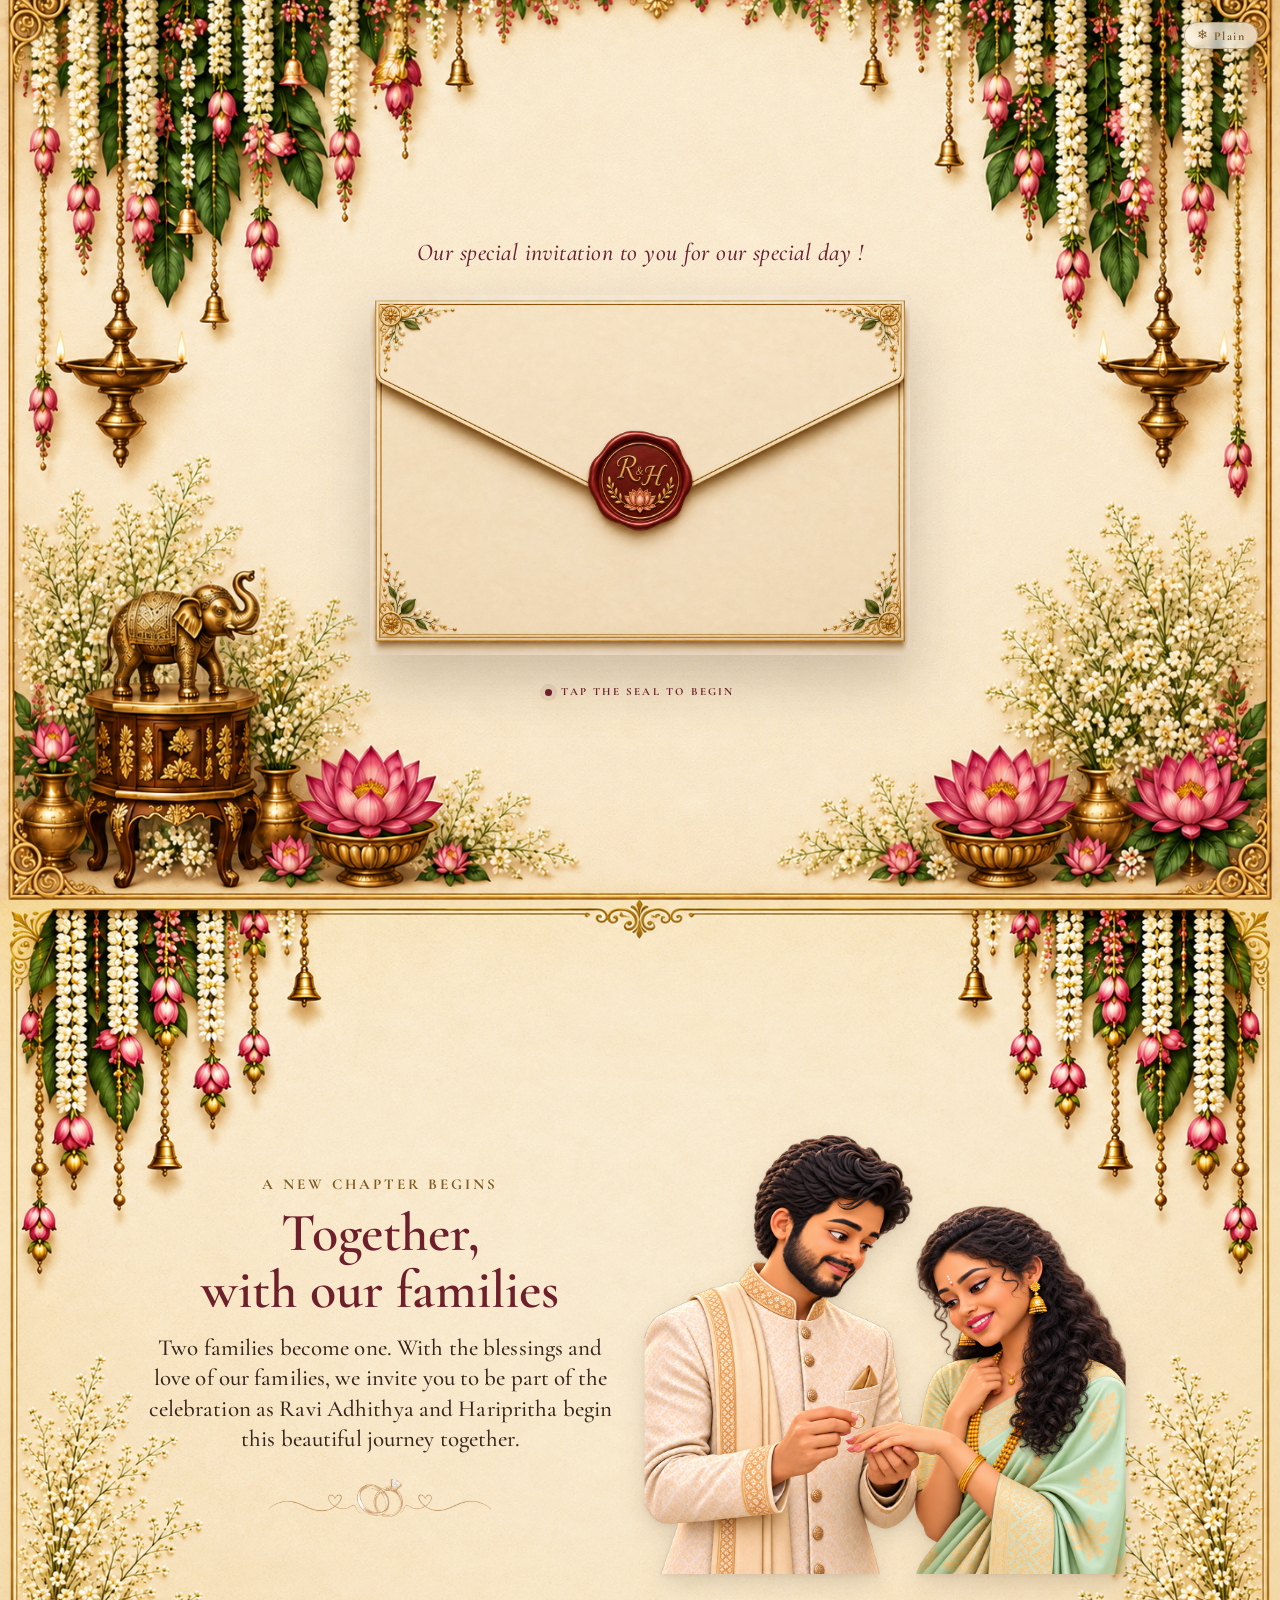
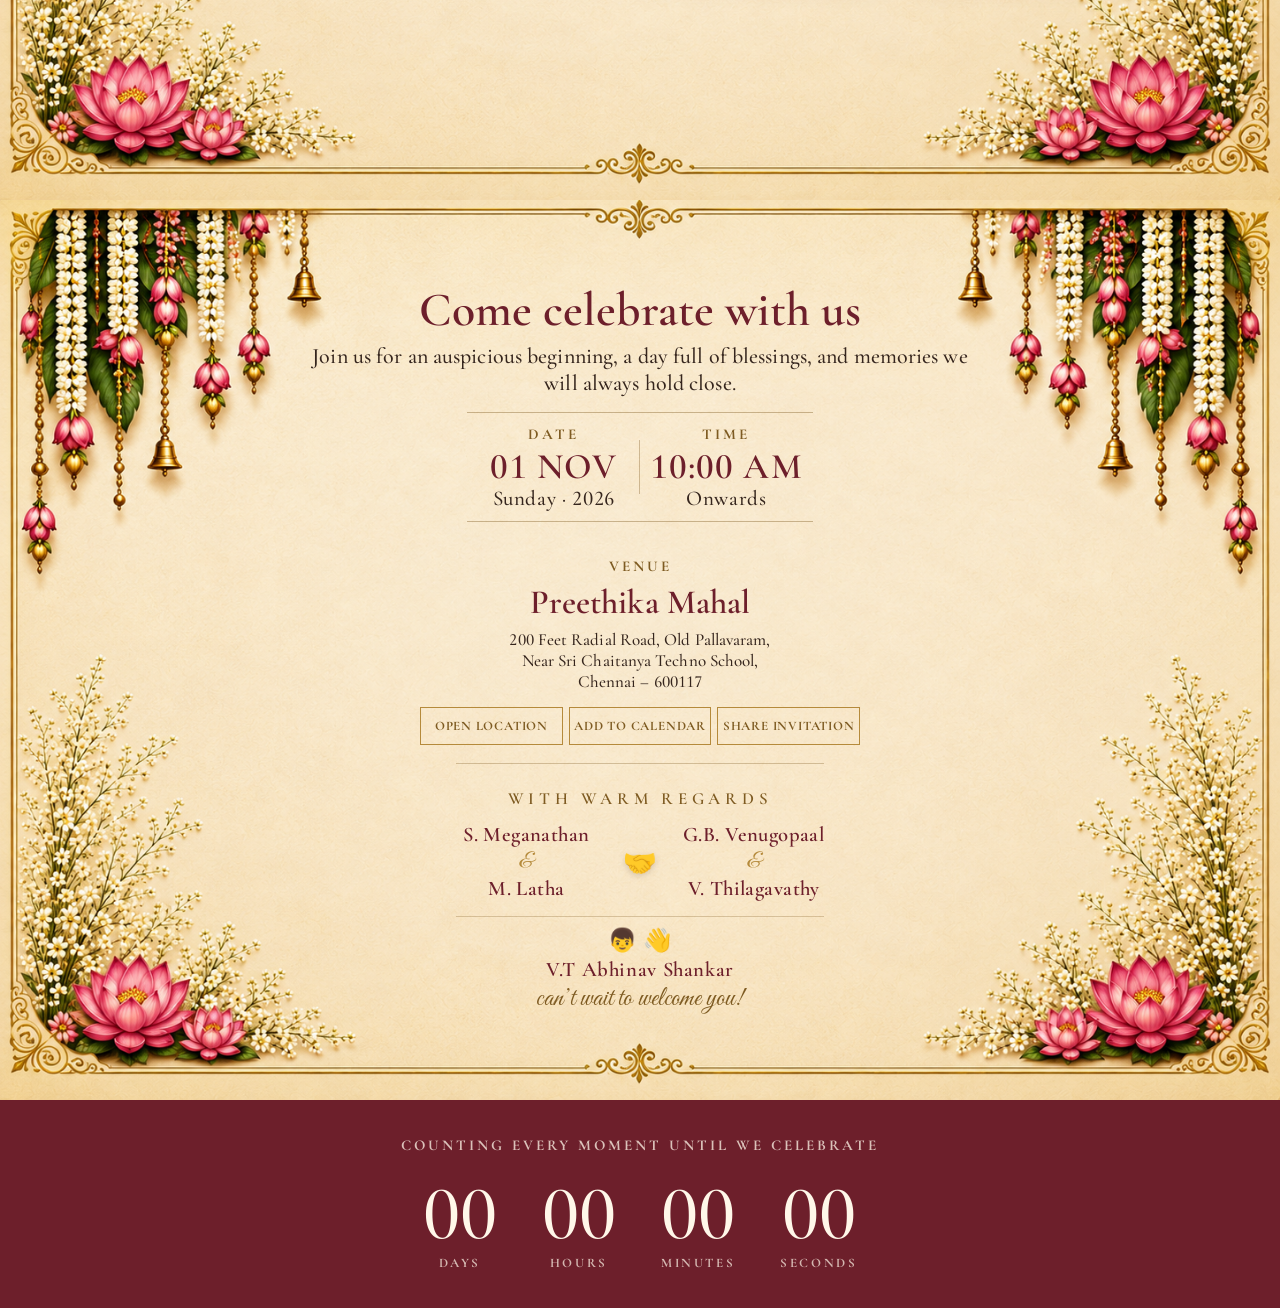
==== index.html @ 6ceb8723 "Ensure project URL preview uses og-preview image instead of first screen (6abd63404482b0677e0832df)" ====
<!DOCTYPE html>
<html lang="en">
<head>
<script>if(/[?&]card=1/.test(location.search))document.documentElement.classList.add("card-embed");</script>
<meta charset="UTF-8">
<meta name="viewport" content="width=device-width, initial-scale=1.0">
<title>Ravi Adhithya & Haripritha — Engagement</title>
<meta property="og:title" content="Ravi Adhithya & Haripritha — Engagement Invitation">
<meta property="og:description" content="You are invited to celebrate the engagement of Ravi Adhithya & Haripritha on Sunday, November 1, 2026 at Preethika Mahal, Chennai.">
<meta property="og:url" content="https://engagement-invite-rh.netlify.app/">
<meta property="og:image" content="https://engagement-invite-rh.netlify.app/images/og-preview.png">
<meta property="og:image:secure_url" content="https://engagement-invite-rh.netlify.app/images/og-preview.png">
<meta property="og:image:type" content="image/png">
<meta property="og:image:width" content="1457">
<meta property="og:image:height" content="1079">
<meta property="og:image:alt" content="Ravi Adhithya & Haripritha — Engagement Invitation">
<meta property="og:type" content="website">
<meta name="twitter:card" content="summary_large_image">
<meta name="twitter:title" content="Ravi Adhithya & Haripritha — Engagement Invitation">
<meta name="twitter:description" content="You are invited to celebrate the engagement of Ravi Adhithya & Haripritha on Sunday, November 1, 2026 at Preethika Mahal, Chennai.">
<meta name="twitter:image" content="https://engagement-invite-rh.netlify.app/images/og-preview.png">
<meta name="twitter:image:alt" content="Ravi Adhithya & Haripritha — Engagement Invitation">
<meta name="description" content="Engagement invitation for Ravi Adhithya & Haripritha — Sunday, November 1, 2026, Preethika Mahal, Chennai.">

<link rel="stylesheet" href="css/styles.css">
</head>
<body>

<!-- ============ IMAGE-BASED ENVELOPE OPENING EXPERIENCE ============ -->
<div id="intro" aria-label="Invitation opening">
  <button class="bg-toggle" id="bgToggle" type="button"
          aria-pressed="false" aria-label="Switch to a plain background">
    <span class="bg-toggle-icon" aria-hidden="true">&#10052;</span>
    <span class="bg-toggle-label">Plain</span>
  </button>
  <div class="envelope-stage">
    <div class="scene-eyebrow">Our special invitation to you for our special day !</div>

    <div class="image-envelope-wrap" id="envelopeWrap">
      <div class="image-envelope" id="envelope">
        <img class="envelope-image envelope-closed" id="envelopeClosed" alt="Sealed wedding invitation envelope" src="images/envelope-closed.png">
        <img class="envelope-image envelope-open" id="envelopeOpen" alt="Opened wedding invitation envelope" src="images/envelope-open.png">

        <button class="image-seal" id="waxSeal" aria-label="Break the seal to open the invitation">
          <span>R&amp;H</span>
        </button>

        <!-- Invitation card that stays inside the envelope until it is pulled out -->
        <div class="letter-slot" id="letterSlot" aria-hidden="false">
          <div class="letter-card" id="letterCard" role="button" tabindex="0"
               aria-label="Pull the invitation card up to open">
            <span class="letter-arrow" aria-hidden="true">&#8593;</span>
            <div class="card-frame" id="cardFrame" aria-hidden="true"></div>
          </div>
        </div>

      </div>
    </div>

    <div class="scene-instruction" id="sceneCaption">
      <span class="instruction-dot"></span>
      Tap the seal to begin
    </div>

  </div>
</div>


<!-- Portrait suggestion for phones held sideways -->
<div class="rotate-hint" aria-hidden="true">
  <div class="rotate-hint-inner">
    <div class="rotate-icon">&#128241;</div>
    <div class="rotate-text">Please turn your phone upright<br><small>The invitation is designed for portrait view</small></div>
  </div>
</div>

<main>
<section id="home">
  <div class="section-inner hero reveal">
    <div class="tiny">Two hearts · one beautiful beginning</div>
    <div class="script" style="font-size:38px">We're getting</div>
    <h2>Engaged</h2>
    <div class="ornament"><img class="ring-ornament" src="images/rings.png" alt="Engagement rings"></div>
    <div class="names">Ravi Adhithya <span>&</span> Haripritha</div>

  </div>
</section>

<section id="story">
  <div class="section-inner story-grid">
    <div class="story-copy reveal">
      <div class="eyebrow">A new chapter begins</div>
      <h3>Together,<br>with our families</h3>
      <p>
        Two families become one. With the blessings and love of our families,
        we invite you to be part of the celebration as Ravi Adhithya and
        Haripritha begin this beautiful journey together.
      </p>
      <div class="ornament story-ring-ornament"><img class="ring-ornament" src="images/rings.png" alt="Engagement rings"></div>
    </div>
    <div class="couple-photo-wrap reveal">
      <img
        class="couple-photo"
        src="images/couple.png"
        alt="Ravi Adhithya and Haripritha"
      >
    </div>
  </div>
</section>

<section id="details">
  <div class="section-inner details reveal">
    <h3>Come celebrate with us</h3>
    <p class="lead">Join us for an auspicious beginning, a day full of blessings,
      and memories we will always hold close.</p>

    <div class="detail-row">
      <div class="detail">
        <small>Date</small>
        <strong>01 NOV</strong>
        <em>Sunday &middot; 2026</em>
      </div>
      <div class="detail">
        <small>Time</small>
        <strong>10:00 AM</strong>
        <em>Onwards</em>
      </div>
    </div>

    <div class="venue-label">Venue</div>
    <div class="address">
      <strong>Preethika Mahal</strong><br>
      200 Feet Radial Road, Old Pallavaram,<br>
      Near Sri Chaitanya Techno School,<br>
      Chennai &ndash; 600117
    </div>

    <div class="actions">
      <a class="action" target="_blank"
         href="https://www.google.com/maps/search/?api=1&query=Preethika+Mahal+200+Feet+Radial+Road+Old+Pallavaram+Chennai+600117">
        Open Location
      </a>
      <button class="action" id="calendarBtn">Add to Calendar</button>
      <button class="action" id="shareBtn">Share Invitation</button>
    </div>

    <div class="closing-block">
      <div class="warm-regards">
        <div class="warm-regards-title">With Warm Regards</div>

        <div class="families">
          <div class="family">
            <span class="family-name">S. Meganathan</span>
            <span class="amp">&amp;</span>
            <span class="family-name">M. Latha</span>
          </div>

          <div class="families-join" aria-hidden="true">&#129309;</div>

          <div class="family">
            <span class="family-name">G.B. Venugopaal</span>
            <span class="amp">&amp;</span>
            <span class="family-name">V. Thilagavathy</span>
          </div>
        </div>

        <div class="welcome-note">
          <div class="welcome-emoji" aria-hidden="true">&#128102; &#128075;</div>
          <div class="welcome-name">V.T Abhinav Shankar</div>
          <div class="welcome-line">can&rsquo;t wait to welcome you!</div>
        </div>
      </div>
    </div>
  </div>
</section>

<section id="countdown">
  <div class="section-inner reveal">
    <div class="count-title">Counting every moment until we celebrate</div>
    <div class="timer">
      <div class="unit"><b id="days">00</b><span>DAYS</span></div>
      <div class="unit"><b id="hours">00</b><span>HOURS</span></div>
      <div class="unit"><b id="mins">00</b><span>MINUTES</span></div>
      <div class="unit"><b id="secs">00</b><span>SECONDS</span></div>
    </div>
  </div>
</section>

</main>

<!-- Golden rod + rings: scroll-progress indicator that descends during
     the auto tour and tracks manual scrolling afterwards. -->
<div class="scroll-rod" id="scrollRod" aria-hidden="true">
  <span class="scroll-rod-line"></span>
  <span class="scroll-rod-rings" id="scrollRodRings">
    <img class="scroll-ring-img" src="images/roll-rings.png" alt="" aria-hidden="true">
  </span>
</div>

<script src="js/main.js" defer></script>

</body>
</html>
---- css/styles.css ----
@import url('https://fonts.googleapis.com/css2?family=Cormorant+Garamond:ital,wght@0,400;0,500;0,600;0,700;1,400;1,500&family=Great+Vibes&display=swap');

:root{
  --cream:#f8f0df;
  --paper:#fffaf0;
  --gold:#b58a3b;
  --deep-gold:#7e5b22;
  --maroon:#6d1f2b;
  --green:#314b32;
  --pink:#b95d70;
  --ink:#35251d;
}

*{box-sizing:border-box}
html{scroll-behavior:smooth}
body{
  margin:0;
  background:#241d18;
  color:var(--ink);
  font-family:'Cormorant Garamond',serif;
  overflow-x:hidden;
}
button,a{font:inherit}

/* ---------- OPENING ---------- */
#intro{
  min-height:100svh;
  position:fixed;
  inset:0;
  z-index:50;
  display:grid;
  place-items:center;
  background:
    radial-gradient(circle at 50% 45%, #fff8e8 0%, #e7d1a5 55%, #9e7438 140%);
  transition:opacity 1s ease, visibility 1s ease;
}
#intro.hide{opacity:0;visibility:hidden;pointer-events:none}

.intro-card{
  width:min(88vw,620px);
  min-height:75vh;
  padding:55px 35px;
  position:relative;
  display:flex;
  flex-direction:column;
  justify-content:center;
  align-items:center;
  text-align:center;
  border:1px solid rgba(126,91,34,.55);
  box-shadow:0 25px 80px rgba(0,0,0,.28);
  background:
    radial-gradient(circle at center, rgba(255,255,255,.75), rgba(248,240,223,.94)),
    repeating-linear-gradient(0deg,transparent 0 3px,rgba(126,91,34,.025) 4px);
  overflow:hidden;
}
.intro-card:before,.intro-card:after{
  content:"";
  position:absolute;
  width:170px;height:170px;
  border:1px solid var(--gold);
  transform:rotate(45deg);
  opacity:.35;
}
.intro-card:before{top:-100px;left:-100px}
.intro-card:after{bottom:-100px;right:-100px}

.eyebrow{
  letter-spacing:.35em;
  text-transform:uppercase;
  font:500 11px 'Montserrat',sans-serif;
  color:var(--deep-gold);
}
.script{
  font-family:'Great Vibes',cursive;
  color:var(--deep-gold);
  font-weight:400;
}
.intro-card h1{
  margin:15px 0 4px;
  font-size:clamp(46px,9vw,82px);
  font-weight:500;
  line-height:.9;
}
.intro-card p{
  font-size:20px;
  margin:10px 0 30px;
}
.seal{
  width:88px;height:88px;border-radius:50%;
  border:1px solid var(--gold);
  display:grid;place-items:center;
  margin:8px 0 32px;
  color:var(--maroon);
  font-size:32px;
  box-shadow:inset 0 0 0 6px rgba(181,138,59,.08);
}
.open-btn{
  border:1px solid var(--deep-gold);
  background:transparent;
  color:var(--deep-gold);
  padding:15px 32px;
  letter-spacing:.22em;
  text-transform:uppercase;
  font:600 11px 'Montserrat',sans-serif;
  cursor:pointer;
  transition:.3s;
}
.open-btn:hover{background:var(--deep-gold);color:white;transform:translateY(-2px)}
.hint{margin-top:14px!important;font:10px 'Montserrat',sans-serif!important;opacity:.6}

/* ---------- SITE ---------- */
main{background:var(--cream)}
section{
  position:relative;
  min-height:100svh;
  display:grid;
  place-items:center;
  padding:90px 20px;
  overflow:hidden;
}
.section-inner{
  width:min(1100px,94vw);
  position:relative;
  z-index:2;
}

/* floral border / hanging garland */
.garland{
  position:absolute;
  top:0;left:0;right:0;
  height:145px;
  pointer-events:none;
}
.strand{
  position:absolute;
  top:0;
  width:2px;
  background:linear-gradient(var(--gold),rgba(181,138,59,.05));
  transform-origin:top;
}
.flower{
  position:absolute;
  bottom:-8px;left:50%;
  transform:translateX(-50%);
  width:22px;height:32px;
}
.flower:before,.flower:after{
  content:"";
  position:absolute;
  width:14px;height:22px;
  border-radius:70% 25% 70% 25%;
  background:var(--pink);
}
.flower:before{left:0;transform:rotate(-28deg)}
.flower:after{right:0;transform:rotate(28deg)}
.leaf{
  position:absolute;
  width:28px;height:12px;
  background:var(--green);
  border-radius:100% 0;
}
.leaf.l{left:-22px;bottom:7px;transform:rotate(-25deg)}
.leaf.r{right:-22px;bottom:7px;transform:scaleX(-1) rotate(-25deg)}

.frame{
  border:1px solid rgba(126,91,34,.6);
  outline:1px solid rgba(126,91,34,.25);
  outline-offset:8px;
}
.ornament{
  color:var(--gold);
  font-size:26px;
  letter-spacing:.2em;
}

/* ---------- HERO ---------- */
#home{
  background:
    radial-gradient(circle at 50% 40%, rgba(255,255,255,.65), transparent 50%),
    linear-gradient(135deg,#f9f2e2,#ead8b5);
}
.hero{
  text-align:center;
  padding:90px 25px;
  max-width:900px;
  margin:auto;
}
.hero .tiny{font:500 12px 'Montserrat',sans-serif;letter-spacing:.3em;color:var(--deep-gold);margin-top:14px;}
.hero h2{
  margin:12px 0 0;
  font-size:clamp(58px,10vw,112px);
  font-weight:500;
  line-height:.82;
}
.names{
  margin:22px 0;
  color:var(--maroon);
  font-size:clamp(28px,5vw,55px);
  letter-spacing:.03em;
}
.names span{font-family:'Great Vibes';font-size:.7em;color:var(--gold)}
.date-line{
  display:flex;
  justify-content:center;
  align-items:center;
  gap:22px;
  font-size:19px;
  margin:22px auto;
}
.date-line i{height:42px;width:1px;background:var(--gold)}
.scroll-note{
  margin-top:50px;
  font:10px 'Montserrat',sans-serif;
  letter-spacing:.2em;
  text-transform:uppercase;
  color:var(--deep-gold);
  animation:breathe 2s infinite;
}
@keyframes breathe{50%{opacity:.35;transform:translateY(5px)}}

/* ---------- STORY ---------- */
#story{background:#f7efdf}
.story-grid{
  display:grid;
  grid-template-columns:1fr 1fr;
  gap:35px;
  align-items:center;
}
.story-copy h3,.details h3{
  font-size:52px;
  font-weight:500;
  margin:0 0 10px;
  color:var(--maroon);
}
.story-copy p{
  font-size:21px;
  line-height:1.45;
  max-width:520px;
}
.story-card{
  min-height:460px;
  display:grid;
  place-items:center;
  position:relative;
  background:rgba(255,250,240,.6);
  padding:30px;
}
.mandala{
  width:min(330px,70vw);
  aspect-ratio:1;
  border:1px solid var(--gold);
  border-radius:50%;
  display:grid;place-items:center;
  position:relative;
}
.mandala:before,.mandala:after{
  content:"";
  position:absolute;
  inset:25px;
  border:1px solid var(--gold);
  transform:rotate(45deg);
}
.mandala:after{inset:55px;border-radius:50%}
.mandala-center{text-align:center;z-index:2}
.mandala-center .heart{font-size:58px;color:var(--maroon)}
.mandala-center div{font:10px 'Montserrat';letter-spacing:.25em;text-transform:uppercase}

/* ---------- DETAILS ---------- */
#details{
  background:
    radial-gradient(circle at 20% 80%,rgba(185,93,112,.08),transparent 30%),
    radial-gradient(circle at 80% 20%,rgba(49,75,50,.08),transparent 30%),
    var(--paper);
}
.details{text-align:center}
.details .lead{font-size:21px;margin-bottom:38px}
.detail-row{
  display:grid;
  grid-template-columns:repeat(3,1fr);
  border-top:1px solid rgba(126,91,34,.4);
  border-bottom:1px solid rgba(126,91,34,.4);
  margin:30px auto;
  max-width:900px;
}
.detail{
  padding:35px 20px;
  position:relative;
}
.detail:not(:last-child):after{
  content:"";position:absolute;right:0;top:25%;height:50%;width:1px;background:rgba(126,91,34,.35)
}
.detail small{
  font:10px 'Montserrat';letter-spacing:.2em;text-transform:uppercase;color:var(--deep-gold)
}
.detail strong{display:block;font-size:30px;font-weight:600;color:var(--maroon);margin-top:8px}
.detail em{font-style:normal;font-size:18px}
.venue{
  font-size:29px;
  color:var(--maroon);
  margin-top:18px;
}
.address{font-size:18px;line-height:1.45}
.actions{display:flex;justify-content:center;gap:12px;flex-wrap:wrap;margin-top:25px}
.action{
  text-decoration:none;
  border:1px solid var(--gold);
  color:var(--deep-gold);
  padding:12px 20px;
  font:600 10px 'Montserrat';
  letter-spacing:.15em;
  text-transform:uppercase;
  background:transparent;
  cursor:pointer;
}
.action:hover{background:var(--deep-gold);color:#fff}

/* ---------- COUNTDOWN ---------- */
#countdown{
  min-height:auto;
  padding:65px 20px;
  background:var(--maroon);
  color:#fff7e9;
  text-align:center;
}
#countdown .section-inner{max-width:850px}
.count-title{font:10px 'Montserrat';letter-spacing:.3em;text-transform:uppercase;opacity:.75}
.timer{
  display:flex;
  justify-content:center;
  gap:clamp(12px,4vw,45px);
  margin-top:20px;
}
.timer .unit{min-width:70px}
.timer b{display:block;font-family:'Montserrat',sans-serif;font-size:clamp(38px,7vw,70px);font-weight:500;font-variant-numeric:lining-nums;font-feature-settings:'lnum' 1;line-height:1}
.timer span{font:9px 'Montserrat';letter-spacing:.2em;opacity:.7}

/* ---------- CLOSING ---------- */
#closing{
  min-height:75svh;
  background:linear-gradient(#f8f0df,#e7d0a3);
  text-align:center;
}
.closing-card{padding:60px 25px}
.closing-card h3{font-size:clamp(58px,10vw,100px);margin:0;color:var(--maroon);font-weight:500}
.closing-card p{font-size:23px;max-width:650px;margin:15px auto 35px;line-height:1.4}
.signature{font-family:'Great Vibes';font-size:43px;color:var(--deep-gold)}
footer{text-align:center;padding:18px;background:#211914;color:#e9d9b8;font:9px 'Montserrat';letter-spacing:.2em}

/* ---------- reveal animations ---------- */
.reveal{opacity:0;transform:translateY(28px);transition:opacity .9s ease,transform .9s ease}
.reveal.visible{opacity:1;transform:none}

/* ---------- responsive ---------- */
@media(max-width:700px){
  section{padding:75px 15px}
  .story-grid{grid-template-columns:1fr}
  .story-card{min-height:350px}
  .detail-row{grid-template-columns:1fr}
  .detail:not(:last-child):after{right:15%;left:15%;top:auto;bottom:0;width:auto;height:1px}
  .detail{padding:25px}
  .detail strong{font-size:26px}
  .hero h2{font-size:65px}
}

/* ---------- COUPLE PORTRAIT ---------- */
.couple-photo-wrap{
  display:flex;
  justify-content:center;
  align-items:center;
  margin:28px auto 8px;
  width:min(720px,94vw);
  position:relative;
}
.couple-photo{
  display:block;
  width:min(680px,94vw);
  max-height:480px;
  height:auto;
  object-fit:contain;
  filter:drop-shadow(0 18px 22px rgba(61,40,25,.16));
  animation:coupleFloat 5s ease-in-out infinite;
}
@keyframes coupleFloat{
  0%,100%{transform:translateY(0)}
  50%{transform:translateY(-5px)}
}
@media(max-width:700px){
  .couple-photo-wrap{margin-top:22px}
  .couple-photo{max-height:390px}
}


/* ---------- MOBILE LAYOUT FIX ---------- */
@media (max-width:700px){

  html, body{
    width:100%;
    max-width:100%;
    overflow-x:hidden;
  }

  section{
    min-height:auto;
    width:100%;
    padding:115px 14px 60px;
  }

  /* Keep the hanging flowers behind the content instead of over it */
  .garland{
    height:92px;
    z-index:0;
  }

  .section-inner{
    width:100%;
    max-width:100%;
  }

  /* Opening screen */
  #intro{
    padding:12px;
  }

  .intro-card{
    width:100%;
    min-height:calc(100svh - 24px);
    max-height:none;
    padding:45px 20px 35px;
  }

  .intro-card .eyebrow{
    font-size:9px;
    letter-spacing:.22em;
  }

  .intro-card h1{
    font-size:clamp(52px,17vw,72px);
  }

  .intro-card p{
    font-size:17px;
    line-height:1.35;
  }

  .seal{
    width:72px;
    height:72px;
    margin:8px 0 24px;
  }

  .open-btn{
    padding:13px 22px;
  }

  /* First invitation screen */
  #home{
    padding-top:105px;
    padding-bottom:55px;
  }

  .hero{
    width:100%;
    padding:25px 4px 10px;
  }

  .hero .tiny{
    font-size:9px;
    line-height:1.5;
    letter-spacing:.18em;
    max-width:290px;
    margin:0 auto 16px;
  }

  .hero .script{
    font-size:31px !important;
  }

  .hero h2{
    margin:7px 0 0;
    font-size:clamp(55px,18vw,78px);
    line-height:.82;
  }

  .ornament{
    font-size:21px;
    margin:15px 0;
  }

  .names{
    margin:13px auto;
    font-size:clamp(25px,8vw,38px);
    line-height:1.05;
  }

  .date-line{
    width:100%;
    max-width:330px;
    margin:16px auto 0;
    display:grid;
    grid-template-columns:1fr;
    gap:5px;
    font-size:12px;
    line-height:1.3;
    letter-spacing:.12em;
  }

  .date-line i{
    width:32px;
    height:1px;
    margin:3px auto;
  }

  .couple-photo-wrap{
    width:100%;
    max-width:360px;
    margin:20px auto 4px;
    padding:0;
  }

  .couple-photo{
    width:100%;
    max-width:360px;
    max-height:285px;
    height:auto;
    object-fit:contain;
  }

  .scroll-note{
    margin-top:25px;
    font-size:8px;
    letter-spacing:.13em;
  }

  /* Story */
  #story{
    padding-top:85px;
  }

  .story-grid{
    grid-template-columns:1fr;
    gap:28px;
  }

  .story-copy{
    text-align:center;
  }

  .story-copy h3,
  .details h3{
    font-size:clamp(42px,12vw,56px);
    line-height:.95;
  }

  .story-copy p{
    font-size:18px;
    line-height:1.45;
  }

  .story-card{
    min-height:300px;
    padding:20px;
  }

  .mandala{
    width:min(250px,72vw);
  }

  /* Details */
  #details{
    padding-top:85px;
  }

  .details .lead{
    font-size:18px;
    line-height:1.4;
    margin:10px auto 25px;
    max-width:330px;
  }

  .detail-row{
    grid-template-columns:1fr;
    width:100%;
    max-width:340px;
    margin:22px auto;
  }

  .detail{
    padding:21px 12px;
  }

  .detail:not(:last-child):after{
    right:12%;
    left:12%;
    top:auto;
    bottom:0;
    width:auto;
    height:1px;
  }

  .detail strong{
    font-size:25px;
  }

  .detail em{
    font-size:15px;
  }

  .venue{
    font-size:24px;
    line-height:1.1;
  }

  .address{
    font-size:16px;
    line-height:1.4;
  }

  .actions{
    gap:8px;
  }

  .action{
    padding:11px 14px;
    font-size:9px;
    letter-spacing:.10em;
  }

  /* Countdown */
  #countdown{
    padding:48px 12px;
  }

  .count-title{
    font-size:9px;
    line-height:1.5;
    max-width:300px;
    margin:auto;
  }

  .timer{
    gap:8px;
    margin-top:22px;
  }

  .timer .unit{
    min-width:62px;
  }

  .timer b{
    font-size:36px;
  }

  .timer span{
    font-size:8px;
  }

  /* Closing */
  #closing{
    min-height:70svh;
    padding:75px 15px 55px;
  }

  .closing-card{
    padding:45px 18px;
    width:100%;
  }

  .closing-card h3{
    font-size:clamp(55px,17vw,82px);
  }

  .closing-card p{
    font-size:18px;
    line-height:1.4;
  }

  .signature{
    font-size:38px;
  }

  footer{
    font-size:8px;
    line-height:1.5;
    padding:16px 12px;
  }
}

/* Extra-small phones */
@media (max-width:380px){
  .intro-card{
    padding-left:15px;
    padding-right:15px;
  }

  .hero h2{
    font-size:58px;
  }

  .couple-photo{
    max-height:250px;
  }

  .names{
    font-size:24px;
  }

  .timer .unit{
    min-width:55px;
  }

  .timer b{
    font-size:31px;
  }
}


/* ---------- SECOND & THIRD PAGE HEADING FIX ---------- */
@media (max-width:700px){

  /* Give the headings their own safe vertical area */
  #story,
  #details{
    overflow: visible;
  }

  #story .section-inner,
  #details .section-inner{
    width:100%;
    max-width:100%;
    position:relative;
    z-index:5;
  }

  #story .story-copy{
    position:relative;
    z-index:6;
    padding:18px 8px 0;
  }

  #story .story-copy h3{
    position:relative;
    z-index:7;
    margin:20px auto 24px;
    padding:0 8px;
    max-width:340px;
    font-size:clamp(39px,10.5vw,52px);
    line-height:1.08;
    letter-spacing:-.01em;
  }

  #story .story-copy p{
    position:relative;
    z-index:7;
    max-width:330px;
    margin:0 auto;
  }

  #story .floral-border,
  #details .floral-border{
    z-index:0;
    height:72px;
    opacity:.48;
  }

  #details .details{
    position:relative;
    z-index:6;
    padding-top:28px;
  }

  #details .details .eyebrow{
    position:relative;
    z-index:7;
    margin-bottom:16px;
  }

  #details .details h3{
    position:relative;
    z-index:7;
    max-width:340px;
    margin:14px auto 20px;
    padding:0 10px;
    font-size:clamp(39px,10.5vw,53px);
    line-height:1.08;
    letter-spacing:-.01em;
  }

  #details .details .lead{
    position:relative;
    z-index:7;
    margin-top:0;
  }
}


/* ---------- FINAL MOBILE TOP-SPACING FIX ---------- */
@media (max-width:700px){

  /* The hanging floral decoration gets its own space.
     Nothing below it is allowed to occupy the same area. */
  #story,
  #details{
    padding-top:170px !important;
  }

  #story .garland,
  #details .garland{
    height:82px;
    z-index:0;
    overflow:hidden;
    opacity:.72;
  }

  #story .section-inner,
  #details .section-inner{
    margin-top:0;
    padding-top:0;
  }

  #story .story-copy,
  #details .details{
    padding-top:0 !important;
    margin-top:0 !important;
  }

  #story .story-copy .eyebrow,
  #details .details .eyebrow{
    display:block;
    position:relative;
    margin:0 auto 20px !important;
    padding:0;
    line-height:1.5;
    text-align:center;
  }

  #story .story-copy h3,
  #details .details h3{
    display:block;
    position:relative;
    margin:0 auto 24px !important;
    padding:0 10px;
    line-height:1.12 !important;
    max-width:340px;
    text-align:center;
  }

  #story .story-copy p,
  #details .details .lead{
    position:relative;
    margin-left:auto;
    margin-right:auto;
  }

  /* Keep the two headings comfortably separated from the decoration
     even on very small phones. */
  @media (max-width:380px){
    #story,
    #details{
      padding-top:155px !important;
    }

    #story .story-copy .eyebrow,
    #details .details .eyebrow{
      margin-bottom:18px !important;
      font-size:9px;
    }

    #story .story-copy h3,
    #details .details h3{
      font-size:40px !important;
      line-height:1.14 !important;
    }
  }
}


/* =========================================================
   FINAL RESPONSIVE LAYOUT
   One layout that adapts cleanly to desktop + mobile.
   ========================================================= */

*,
*::before,
*::after {
  box-sizing: border-box;
}

html,
body {
  width: 100%;
  max-width: 100%;
  overflow-x: hidden;
}

img {
  max-width: 100%;
}

section {
  width: 100%;
}

.section-inner {
  width: min(1060px, calc(100% - 40px));
  max-width: 1060px;
}

/* Keep decorative florals visually behind content */
.floral-border {
  z-index: 0 !important;
}

.hero,
.story-grid,
.details,
.rsvp-grid,
.closing-card {
  position: relative;
  z-index: 5;
}

/* Couple image */
.couple-photo-wrap {
  width: min(620px, 92vw);
  margin: clamp(18px, 3vw, 34px) auto 4px;
}

.couple-photo {
  display: block;
  width: 100%;
  max-height: min(470px, 48vh);
  object-fit: contain;
}

/* ---------------- DESKTOP ---------------- */
@media (min-width: 761px) {

  section {
    min-height: 660px;
    padding: 120px 20px 90px;
  }

  #home {
    padding-top: 80px;
  }

  .hero {
    padding-top: 45px;
  }

  .hero .tiny {
    margin-bottom: 20px;
  }

  .hero h2 {
    margin: -4px 0 12px;
  }

  .date-line {
    flex-wrap: wrap;
  }

  #story {
    padding-top: 125px;
  }

  #story .story-copy {
    padding-top: 15px;
  }

  #details {
    padding-top: 125px;
  }

  #details .details {
    padding-top: 10px;
  }

  #rsvp {
    padding-top: 115px;
  }

  .couple-photo-wrap {
    max-width: 620px;
  }
}

/* ---------------- TABLET / MOBILE ---------------- */
@media (max-width: 760px) {

  section {
    min-height: auto;
    padding: 125px 16px 65px;
  }

  .section-inner {
    width: min(100%, 560px);
  }

  /* Never allow the decorative top border to overlap content */
  .floral-border {
    height: 75px;
    opacity: .48;
  }

  /* HOME */
  #home {
    min-height: 100svh;
    padding: 100px 14px 45px;
    display: flex;
    align-items: center;
  }

  #home .hero {
    width: 100%;
    padding: 20px 0 0;
  }

  .hero .tiny {
    margin-top:12px;
    max-width: 300px;
    margin: 0 auto 17px;
    font-size: 9px;
    line-height: 1.5;
  }

  .hero .script {
    font-size: clamp(30px, 8vw, 42px);
  }

  .hero h2 {
    margin: 5px 0 0;
    font-size: clamp(58px, 17vw, 88px);
    line-height: .86;
  }

  .names {
    margin: 14px auto 0;
    font-size: clamp(24px, 7.5vw, 40px);
    line-height: 1.1;
  }

  .date-line {
    width: min(330px, 100%);
    margin: 17px auto 0;
    display: grid;
    grid-template-columns: 1fr;
    gap: 4px;
    font-size: 9px;
    line-height: 1.4;
  }

  .date-line i {
    width: 26px;
    height: 1px;
    margin: 3px auto;
  }

  .couple-photo-wrap {
    width: min(360px, 92vw);
    margin: 18px auto 0;
  }

  .couple-photo {
    max-height: 300px;
  }

  .scroll-note {
    margin-top: 22px;
    font-size: 8px;
  }

  /* STORY */
  #story {
    padding-top: 130px;
    padding-bottom: 65px;
  }

  #story .section-inner {
    width: min(100%, 500px);
  }

  .story-grid {
    grid-template-columns: 1fr;
    gap: 28px;
  }

  .story-copy {
    padding: 0 8px;
    text-align: center;
  }

  .story-copy .eyebrow {
    margin: 0 auto 18px;
    line-height: 1.5;
  }

  .story-copy h3 {
    max-width: 340px;
    margin: 0 auto 22px;
    font-size: clamp(40px, 11vw, 56px);
    line-height: 1.08;
  }

  .story-copy p {
    max-width: 350px;
    margin: 0 auto;
    font-size: 18px;
    line-height: 1.48;
  }

  .story-card {
    width: min(100%, 390px);
    min-height: 300px;
    margin: 0 auto;
  }

  .mandala {
    width: min(250px, 70vw);
  }

  /* DETAILS */
  #details {
    padding-top: 130px;
    padding-bottom: 70px;
  }

  .details {
    text-align: center;
  }

  .details .eyebrow {
    margin-bottom: 18px;
    line-height: 1.5;
  }

  .details h3 {
    max-width: 350px;
    margin: 0 auto 20px;
    font-size: clamp(40px, 11vw, 56px);
    line-height: 1.08;
  }

  .details .lead {
    max-width: 350px;
    margin: 0 auto 28px;
    font-size: 18px;
    line-height: 1.45;
  }

  .detail-row {
    width: min(100%, 350px);
    grid-template-columns: 1fr;
    gap: 0;
    margin: 0 auto 30px;
  }

  .detail {
    padding: 20px 12px;
  }

  .detail strong {
    font-size: 26px;
  }

  .venue {
    font-size: 13px;
    line-height: 1.4;
  }

  .address {
    max-width: 330px;
    margin: 10px auto 0;
    font-size: 17px;
    line-height: 1.45;
  }

  .actions {
    max-width: 360px;
    margin: 25px auto 0;
  }

  .action {
    padding: 11px 14px;
    font-size: 9px;
  }

  /* COUNTDOWN */
  #countdown {
    min-height: 330px;
    padding: 55px 12px;
  }

  .count-title {
    max-width: 340px;
    margin: 0 auto;
    font-size: clamp(24px, 7vw, 34px);
    line-height: 1.15;
  }

  .timer {
    gap: 8px;
    margin-top: 28px;
  }

  .unit {
    min-width: 62px;
  }

  .unit b {
    font-size: clamp(32px, 10vw, 46px);
  }

  /* RSVP */
  #rsvp {
    padding-top: 90px;
    padding-bottom: 70px;
  }

  .rsvp-grid {
    grid-template-columns: 1fr;
    gap: 28px;
  }

  .rsvp-copy {
    text-align: center;
    padding: 0 8px;
  }

  .rsvp-copy h3 {
    max-width: 350px;
    margin: 17px auto;
    font-size: clamp(40px, 11vw, 56px);
    line-height: 1.08;
  }

  .rsvp-copy p {
    max-width: 340px;
    margin: 0 auto;
    font-size: 18px;
  }

  .rsvp-card {
    width: min(100%, 390px);
    margin: 0 auto;
    padding: 40px 22px;
  }

  /* CLOSING */
  #closing {
    min-height: 620px;
    padding: 105px 14px 60px;
  }

  .closing-card {
    width: min(100%, 560px);
    padding: 52px 20px;
  }

  .closing-card h3 {
    font-size: clamp(52px, 15vw, 78px);
    line-height: .95;
  }

  .closing-card p {
    font-size: 18px;
    line-height: 1.45;
  }

  .signature {
    font-size: clamp(38px, 10vw, 50px);
  }

  footer {
    padding: 18px 12px;
    font-size: 8px;
    line-height: 1.5;
  }
}

/* ---------------- VERY SMALL PHONES ---------------- */
@media (max-width: 380px) {

  section {
    padding-left: 12px;
    padding-right: 12px;
  }

  #home {
    padding-top: 92px;
  }

  .hero h2 {
    font-size: 58px;
  }

  .names {
    font-size: 23px;
  }

  .couple-photo-wrap {
    width: 94vw;
  }

  .couple-photo {
    max-height: 255px;
  }

  #story,
  #details {
    padding-top: 120px;
  }

  .story-copy h3,
  .details h3,
  .rsvp-copy h3 {
    font-size: 39px;
  }

  .story-copy p,
  .details .lead,
  .rsvp-copy p,
  .closing-card p {
    font-size: 17px;
  }

  .timer .unit {
    min-width: 54px;
  }

  .unit b {
    font-size: 30px;
  }
}


/* =========================================================
   IMAGE-BASED ENVELOPE OPENING
   Uses the supplied closed + opened envelope artwork.
   Both images are embedded below in the HTML, so no external
   envelope assets are required on the recipient's device.
   ========================================================= */
#intro{
  position:fixed;
  inset:0;
  z-index:100;
  display:grid;
  place-items:center;
  min-height:100svh;
  padding:18px;
  overflow:hidden;
  background:
    radial-gradient(circle at 50% 30%,rgba(255,255,255,.72),transparent 34%),
    linear-gradient(160deg,#fbf5e8 0%,#ead8b5 55%,#d0ae71 100%);
  transition:opacity .85s cubic-bezier(.65,0,.35,1),visibility .85s;
}
#intro.hide{opacity:0;visibility:hidden;pointer-events:none}
.envelope-stage{
  width:min(1120px,100%);
  min-height:100svh;
  display:flex;
  flex-direction:column;
  align-items:center;
  justify-content:center;
  text-align:center;
  position:relative;
  padding:18px 0;
}
.scene-eyebrow{
  font:500 10px 'Montserrat',sans-serif;
  letter-spacing:.28em;
  text-transform:uppercase;
  color:var(--deep-gold);
  opacity:.9;
  margin-bottom:16px;
  animation:sceneFadeIn 1s ease both;
}
.image-envelope-wrap{
  position:relative;
  width:min(920px,94vw);
  animation:envelopeEnter 1.1s cubic-bezier(.22,.61,.36,1) both;
}
.image-envelope{
  position:relative;
  width:100%;
  aspect-ratio:3 / 2;
  filter:drop-shadow(0 24px 28px rgba(61,40,25,.24));
  overflow:visible;
}
.envelope-image{
  position:absolute;
  inset:0;
  width:100%;
  height:100%;
  object-fit:contain;
  display:block;
  user-select:none;
  -webkit-user-drag:none;
  transition:opacity .85s cubic-bezier(.65,0,.35,1),transform .95s cubic-bezier(.22,.61,.36,1),filter .85s ease;
}
.envelope-closed{opacity:1;transform:scale(1);z-index:2}
.envelope-open{opacity:0;transform:scale(.985);z-index:1}
.image-envelope.opened .envelope-closed{opacity:0;transform:scale(1.025);filter:brightness(1.02)}
.image-envelope.opened .envelope-open{opacity:1;transform:scale(1);z-index:3}
.image-seal{
  position:absolute;
  left:50%;
  top:51%;
  width:108px;
  height:108px;
  transform:translate(-50%,-50%);
  border:0;
  border-radius:50%;
  background:transparent;
  color:#f5dfb7;
  cursor:pointer;
  z-index:8;
  display:grid;
  place-items:center;
  transition:opacity .45s ease,transform .45s ease;
  text-shadow:0 1px 2px rgba(0,0,0,.35);
}
.image-seal span{
  font:600 0/1 'Cormorant Garamond',serif;
  color:transparent;
}
.image-seal:hover{transform:translate(-50%,-50%) scale(1.05)}
.image-envelope.opened .image-seal{opacity:0;pointer-events:none;transform:translate(-50%,-50%) scale(.72)}
.scene-instruction{
  display:flex;align-items:center;gap:9px;margin-top:14px;
  font:200 2px 'Montserrat',sans-serif;letter-spacing:.2em;text-transform:uppercase;color:var(--maroon);
  min-height:20px;animation:sceneFadeIn 1s .4s ease both;
}
.instruction-dot{width:7px;height:7px;border-radius:50%;background:var(--maroon);box-shadow:0 0 0 5px rgba(109,31,43,.08);animation:dotPulse 1.7s infinite}
.scene-date{margin-top:9px;font:9px 'Montserrat',sans-serif;letter-spacing:.17em;color:var(--deep-gold);opacity:.72}
@keyframes dotPulse{0%,100%{transform:scale(1);opacity:.7}50%{transform:scale(1.3);opacity:1}}
@keyframes envelopeEnter{from{opacity:0;transform:translateY(22px) scale(.96)}to{opacity:1;transform:none}}
@keyframes sceneFadeIn{from{opacity:0;transform:translateY(8px)}to{opacity:1;transform:none}}
/* Pop-up engagement card — appears after the supplied envelope opens */
.engagement-popup{
  position:absolute;
  left:50%;
  top:58%;
  width:min(390px,42vw);
  min-height:250px;
  transform:translate(-50%,-50%) translateY(42px) scale(.78);
  opacity:0;
  visibility:hidden;
  pointer-events:none;
  z-index:20;
  border:1px solid rgba(126,91,34,.22);
  border-radius:2px;
  background:linear-gradient(180deg,#fffdf7 0%,#f5ead7 100%);
  box-shadow:0 20px 38px rgba(61,40,25,.28),0 3px 8px rgba(61,40,25,.12);
  display:flex;
  flex-direction:column;
  align-items:center;
  justify-content:center;
  padding:42px 22px 28px;
  color:var(--ink);
  cursor:pointer;
  transition:opacity .55s ease,transform .8s cubic-bezier(.34,1.56,.64,1),visibility .55s;
}
.engagement-popup::before{
  content:"";
  position:absolute;
  inset:10px;
  border:1px solid rgba(181,138,59,.24);
  pointer-events:none;
}
.image-envelope-wrap.opened + .engagement-popup{
  opacity:1;
  visibility:visible;
  pointer-events:auto;
  transform:translate(-50%,-50%) translateY(0) scale(1);
}
.popup-arrow{
  position:absolute;
  top:-1px;
  left:50%;
  transform:translate(-50%,0);
  width:68px;
  height:46px;
  display:grid;
  place-items:center;
  border-radius:0 0 15px 15px;
  background:var(--maroon);
  color:#f8e8c6;
  font:28px Arial,sans-serif;
  box-shadow:0 5px 10px rgba(61,40,25,.18);
}
.popup-script{
  font:34px 'Great Vibes',cursive;
  color:var(--deep-gold);
  line-height:1;
  margin-top:8px;
}
.popup-title{
  font:500 54px 'Cormorant Garamond',serif;
  color:var(--maroon);
  line-height:.95;
  margin-top:5px;
}
.popup-hint{
  margin-top:23px;
  font:600 8px 'Montserrat',sans-serif;
  letter-spacing:.22em;
  color:var(--deep-gold);
  animation:hintFloat 1.7s ease-in-out infinite;
}
.engagement-popup:active{transform:translate(-50%,-50%) translateY(2px) scale(.98)!important}

@media(max-width:760px){
  #intro{padding:10px}
  .envelope-stage{padding:12px 0}
  .scene-eyebrow{font-size:8px;letter-spacing:.18em;margin-bottom:10px}
  .image-envelope-wrap{width:96vw}
  .engagement-popup{
    width:min(285px,62vw);
    min-height:190px;
    top:58%;
    padding:34px 14px 20px;
  }
  .popup-arrow{width:54px;height:38px;font-size:22px}
  .popup-script{font-size:25px}
  .popup-title{font-size:38px}
  .popup-hint{font-size:6.5px;margin-top:16px}
  .image-seal{width:76px;height:76px;top:51%}
  .scene-instruction{margin-top:10px;font-size:8px}
  .scene-date{font-size:7px;margin-top:6px}
}
@media(max-width:380px){
  .scene-eyebrow{margin-bottom:7px}
  .image-envelope-wrap{width:98vw}
  .engagement-popup{
    width:min(270px,70vw);
    min-height:175px;
    top:58%;
  }
  .popup-script{font-size:23px}
  .popup-title{font-size:35px}
  .popup-hint{font-size:6px}
  .image-seal{width:66px;height:66px}
}
@media(prefers-reduced-motion:reduce){
  .envelope-image,.image-seal,#intro,.scene-eyebrow,.scene-instruction,.image-envelope-wrap,.instruction-dot{animation:none!important;transition:none!important}
}

/* Supplied engagement-ring artwork */
.ring-ornament{
  width:min(520px,86vw);
  height:auto;
  display:block;
  margin:8px auto 0;
  object-fit:contain;
}

@media(max-width:760px){
  .ring-ornament{
    width:min(360px,88vw);
    margin-top:8px;
  }
}

/* Date/time readability */
.date-line{
  font-size:clamp(18px, 2.3vw, 23px);
  line-height:1.35;
  font-variant-numeric:lining-nums;
  font-feature-settings:"lnum" 1;
}
.date-line .date-text,
.date-line .time-text{
  font:inherit;
  font-size:1em;
  line-height:inherit;
  letter-spacing:inherit;
}
@media(max-width:760px){
  .date-line{
    font-size:clamp(16px, 4.4vw, 20px);
    letter-spacing:.08em;
    line-height:1.45;
  }
}


.ornament .cross-rings{
  vertical-align:middle;
}

/* Story section ring placement */
.story-ring-ornament{
  text-align:left;
}

.story-ring-ornament .ring-ornament{
  margin-left:-24px;
  margin-right:0;
}

@media(max-width:760px){
  .story-ring-ornament .ring-ornament{
    margin-left:-10px;
  }
}



/* =========================================================
   BG2 — supplied floral frame as the background for every page
   ========================================================= */
body, main {
  background-image: url('../images/bg.png') !important;
  background-repeat: no-repeat !important;
  background-position: center center !important;
  background-size: 100% 100% !important;
  background-attachment: scroll !important;
}

#intro,
main section,
footer {
  background-image: url('../images/bg.png') !important;
  background-repeat: no-repeat !important;
  background-position: center center !important;
  background-size: 100% 100% !important;
}

/* Keep the content readable over the detailed floral artwork. */
main section {
  background-color: transparent !important;
}

#countdown {
  color: var(--maroon) !important;
}
#countdown .count-title,
#countdown .timer span {
  color: var(--deep-gold) !important;
  opacity: 1 !important;
}

footer {
  color: var(--deep-gold) !important;
}

@media (max-width: 760px) {
  #intro,
  main section,
  footer {
    background-size: 100% 100% !important;
    background-position: center center !important;
  }
}

/* =========================================================
   FINAL DECORATION FIX
   Remove the CSS/JS hanging garlands from all pages.
   Keep BG2.png as the page frame/background.
   Countdown returns to the original solid dark maroon.
   ========================================================= */
.garland,
.strand,
.flower,
.leaf {
  display: none !important;
}

#countdown {
  background: var(--maroon) !important;
  background-image: none !important;
  color: #fff7e9 !important;
}

#countdown .count-title {
  color: #fff7e9 !important;
  opacity: .75 !important;
}

#countdown .timer span {
  color: #fff7e9 !important;
  opacity: .7 !important;
}


/* =========================================================
   FINAL TYPOGRAPHY + STORY POSITION FIX
   ========================================================= */
/* Use a clean sans-serif for the date/time so the numeral 1
   is clearly distinguishable from a capital I, while keeping
   the letters and numbers visually balanced. */
#details .detail:nth-child(1) strong,
#details .detail:nth-child(1) em,
#details .detail:nth-child(2) strong,
#details .detail:nth-child(2) em {
  font-family:'Montserrat',sans-serif;
  font-variant-numeric:lining-nums;
  font-feature-settings:'lnum' 1;
}

#details .detail:nth-child(1) strong,
#details .detail:nth-child(2) strong {
  font-size:28px;
  font-weight:600;
  letter-spacing:.03em;
}

#details .detail:nth-child(1) em,
#details .detail:nth-child(2) em {
  font-size:16px;
  font-weight:500;
  letter-spacing:.03em;
}

/* Move the story wording inward so the BG2 border/florals never
   crowd or overlap the text. */
@media (min-width:761px){
  #story .story-copy{
    padding-left:55px;
    padding-right:20px;
  }
}

@media (max-width:760px){
  #story .story-copy{
    padding-left:28px;
    padding-right:28px;
  }
}


/* =========================================================
   ENVELOPE PAGE ONLY — supplied floral frame background
   ========================================================= */
#intro {
  background-image: url("../images/bg-intro.png") !important;
  background-repeat: no-repeat !important;
  background-position: center center !important;
  background-size: 100% 100% !important;
  background-attachment: scroll !important;
}

/* FINAL FRAME CLEANUP
   Remove the rectangular square borders from the Story and Closing pages
   so both cards blend naturally into the supplied floral background. */
.frame{
  border:none !important;
  outline:none !important;
  box-shadow:none;
}


/* =========================================================
   SMALL, PROPORTIONAL ENVELOPE OPENING
   Keep the envelope visually centered and compact so the user
   gets a clear feeling of opening a real invitation envelope.
   ========================================================= */
#intro{
  padding:20px !important;
  overflow:hidden !important;
  display:grid !important;
  place-items:center !important;
}

.envelope-stage{
  width:100% !important;
  height:100% !important;
  min-height:100svh !important;
  padding:0 !important;
  margin:0 !important;
  display:flex !important;
  flex-direction:column !important;
  align-items:center !important;
  justify-content:center !important;
  position:relative !important;
}

.envelope-wrap{
  position:relative !important;
  inset:auto !important;
  width:min(520px,78vw) !important;
  height:auto !important;
  max-width:520px !important;
  margin:0 auto !important;
  padding:0 !important;
  perspective:1400px;
}

.envelope{
  width:100% !important;
  height:auto !important;
  aspect-ratio:3 / 2 !important;
  margin:0 !important;
  filter:drop-shadow(0 20px 28px rgba(61,40,25,.22));
}

.envelope-pocket{
  border-radius:6px !important;
}

/* Keep the opening text clearly separated from the envelope. */
.scene-eyebrow{
  position:relative !important;
  top:auto !important;
  left:auto !important;
  right:auto !important;
  z-index:20 !important;
  margin:0 0 26px !important;
  pointer-events:none;
}

.scene-instruction{
  position:relative !important;
  left:auto !important;
  right:auto !important;
  bottom:auto !important;
  z-index:20 !important;
  justify-content:center !important;
  margin:28px 0 0 !important;
  pointer-events:none;
}

.scene-date{
  position:relative !important;
  left:auto !important;
  right:auto !important;
  bottom:auto !important;
  z-index:20 !important;
  margin:12px 0 0 !important;
  text-align:center;
  pointer-events:none;
}

/* The card that appears from the envelope remains slightly smaller
   than the envelope so the flap/opening is visually obvious. */
.inner-letter,
.card-peek{
  width:72% !important;
}

@media (max-width:760px){
  #intro{
    padding:14px !important;
  }

  .envelope-stage{
    justify-content:center !important;
  }

  .scene-eyebrow{
    margin:0 0 20px !important;
    font-size:8px !important;
    letter-spacing:.18em !important;
  }

  .envelope-wrap{
    width:min(360px,82vw) !important;
    max-width:360px !important;
  }

  .wax-seal{
    width:58px !important;
    height:58px !important;
  }

  .wax-seal span{
    font-size:12px !important;
  }

  .scene-instruction{
    margin-top:22px !important;
    font-size:8px !important;
  }

  .scene-date{
    margin-top:10px !important;
    font-size:7px !important;
  }

  .inner-letter,
  .card-peek{
    width:72% !important;
  }

  .card-peek{
    padding:14px 10px 12px !important;
  }

  .peek-script{
    font-size:21px !important;
  }

  .peek-title{
    font-size:30px !important;
  }

  .peek-names{
    font-size:15px !important;
  }
}

@media (max-width:380px){
  #intro{
    padding:10px !important;
  }

  .scene-eyebrow{
    margin-bottom:16px !important;
  }

  .envelope-wrap{
    width:78vw !important;
    max-width:320px !important;
  }

  .wax-seal{
    width:54px !important;
    height:54px !important;
  }

  .scene-instruction{
    margin-top:18px !important;
  }

  .scene-date{
    margin-top:8px !important;
  }

  .peek-title{
    font-size:27px !important;
  }

  .peek-script{
    font-size:19px !important;
  }
}

/* Envelope opening screen — dedicated intro frames.
   Desktop uses the landscape intro.png; phones use the portrait
   intro-mob.png (see the mobile override at the end of the file).
   'cover' fills edge to edge with no distortion. */
html body #intro {
  background-color: var(--cream) !important;
  background-image: url("../images/intro.png") !important;
  background-repeat: no-repeat !important;
  background-position: center center !important;
  background-size: cover !important;
  background-attachment: scroll !important;
}


/* Mobile-specific BG2 frame: preserves the floral artwork proportions instead of vertically stretching the desktop 4:3 artwork. */
@media (max-width: 760px) {
  html, body {
    width: 100%;
    max-width: 100%;
    overflow-x: hidden;
  }

  #intro,
  main section,
  footer {
    background-image: url("../images/bg-mobile.png") !important;
    background-repeat: no-repeat !important;
    background-position: center center !important;
    background-size: 100% 100% !important;
    background-attachment: scroll !important;
  }

  /* Give mobile pages a little more breathing room and keep the invitation artwork behind content. */
  main section {
    position: relative;
    isolation: isolate;
  }

  main section > .section-inner {
    width: min(100%, 560px);
    margin-left: auto;
    margin-right: auto;
  }

  #home {
    min-height: 100svh;
  }

  #home .hero {
    max-width: 100%;
  }

  .hero h2 {
    font-size: clamp(50px, 15vw, 78px);
    line-height: .9;
  }

  .names {
    font-size: clamp(23px, 7.2vw, 38px);
  }

  .couple-photo-wrap {
    width: min(88vw, 340px);
    max-width: 340px;
    margin-left: auto;
    margin-right: auto;
  }

  .couple-photo {
    width: 100%;
    max-width: 340px;
    max-height: 280px;
    object-fit: contain;
  }

  #story .story-grid,
  #details .detail-row,
  #rsvp .rsvp-grid {
    width: 100%;
  }

  #story .story-card,
  #details .detail-row,
  #rsvp .rsvp-card {
    max-width: 100%;
  }

  #countdown .timer {
    width: 100%;
    max-width: 360px;
    margin-left: auto;
    margin-right: auto;
    justify-content: space-between;
  }

  #countdown .timer .unit {
    min-width: 0;
    flex: 1 1 0;
  }

  #countdown .unit b {
    font-size: clamp(28px, 9vw, 42px);
  }

  #closing {
    min-height: 620px;
  }
}


/* Couple photo moved from page 1 to page 2 (Story). */
#story .story-grid{
  grid-template-columns:minmax(0,1fr) minmax(0,1fr);
  align-items:center;
}
#story .couple-photo-wrap{
  width:min(620px,92vw);
  margin:0 auto;
}
#story .couple-photo{
  width:100%;
  max-height:520px;
  object-fit:contain;
}
@media(max-width:760px){
  #story .story-grid{
    grid-template-columns:1fr;
  }
  #story .couple-photo-wrap{
    width:min(360px,92vw);
    margin:8px auto 0;
  }
  #story .couple-photo{
    max-height:390px;
  }
}


.warm-regards{
  margin-top:30px;
  text-align:center;
  color:var(--deep-gold);
  font-family:'Montserrat',sans-serif;
}
.warm-regards-title{
  font-size:12px;
  font-weight:600;
  letter-spacing:.28em;
  margin-bottom:14px;
}
.warm-regards-names{
  font-size:11px;
  line-height:1.65;
  letter-spacing:.12em;
  margin-top:5px;
}
.warm-regards-names .family-indent{
  display:inline-block;
  margin-left:3.4em;
}
.warm-regards-handshake{
  margin:10px 0 8px;
  font-size:18px;
  line-height:1;
}
/* wave-and-smile friend: sits right under the handshake, above family two */
.warm-regards-boy{
  margin:0 0 6px;
  font-size:18px;
  line-height:1;
}
@media(max-width:760px){
  .warm-regards{margin-top:26px;}
  .warm-regards-title{font-size:10px;letter-spacing:.2em;}
  .warm-regards-names{font-size:9px;line-height:1.7;letter-spacing:.08em;}
  .warm-regards-names .family-indent{margin-left:3.2em;}
  .warm-regards-handshake{font-size:16px;margin:9px 0 7px;}
  .warm-regards-boy{font-size:16px;margin:0 0 5px;}
}


/* =========================================================
   FINAL PASS
   1. Couple photo nudged away from the frame
   2. Uniform page height (countdown excluded)
   3. One friendly typeface, unmistakable numeral 1
   4. Details + closing merged, countdown last
   5. Envelope date line removed
   6. Portrait-first responsive behaviour
   7/8. Card stays inside the envelope and is pulled out
   ========================================================= */

/* ---------- 3. UNIFORM TYPE ---------- */
body,
button, a, input, select, textarea,
h1,h2,h3,h4,h5,h6,
p, span, div, small, strong, em, b, i,
.script, .signature, .names, .names span,
.eyebrow, .tiny, .detail small, .detail strong, .detail em,
.count-title, .timer b, .timer span,
.letter-script, .letter-title, .letter-names,
.action, .open-btn, .warm-regards, footer{
  font-family:'Cormorant Garamond',Georgia,'Times New Roman',serif !important;
  font-variant-numeric:lining-nums tabular-nums;
  font-feature-settings:'lnum' 1, 'tnum' 1, 'ss01' 1;
}
body{ letter-spacing:.005em; }

/* Numerals must never read as I or l */
.timer b,
.date-line, .date-line .date-text, .date-line .time-text,
.detail strong, .detail em,
.address, .venue, .count-title{
  font-variant-numeric:lining-nums tabular-nums !important;
  font-feature-settings:'lnum' 1, 'tnum' 1 !important;
}

/* Friendly, not formal: lighter weights, softer tracking */
.hero h2,
.story-copy h3,
.details h3,
.closing-block h3{
  font-weight:700 !important;
  letter-spacing:-.015em !important;
}
.hero .script,
.signature{
  font-weight:400 !important;
  font-style:italic;
  letter-spacing:.01em !important;
}
.names{ font-weight:600 !important; }
.names span{ font-weight:400 !important; font-style:italic; }
.eyebrow, .tiny, .scene-eyebrow, .scene-instruction,
.count-title, .timer span, .detail small, .action, .open-btn{
  font-weight:600 !important;
  letter-spacing:.16em !important;
}
.story-copy p, .details .lead, .closing-block p, .address{
  font-weight:400 !important;
}

/* ---------- 2. UNIFORM PAGE SIZE ---------- */
main > section:not(#countdown){
  min-height:100svh !important;
  display:flex !important;
  align-items:center !important;
  justify-content:center !important;
  padding:clamp(70px,9vh,110px) clamp(16px,4vw,32px) !important;
}
main > section:not(#countdown) > .section-inner{
  width:min(1060px, 100%);
  margin:0 auto;
}
#countdown{
  min-height:auto !important;
  padding:clamp(42px,6vh,64px) 16px !important;
}

/* ---------- 1. COUPLE PHOTO OFF THE BORDER ---------- */
#story .story-grid{ gap:clamp(18px,3vw,40px); }
#story .couple-photo-wrap{
  width:min(560px,90%) !important;
  margin:0 auto !important;
  transform:translateX(-4%);
}
#story .couple-photo{
  max-height:min(460px,46vh) !important;
}
@media (max-width:760px){
  #story .couple-photo-wrap{
    width:min(320px,80vw) !important;
    transform:translateX(-2%);
  }
  #story .couple-photo{ max-height:min(300px,34vh) !important; }
}

/* ---------- 4. MERGED CLOSING BLOCK ---------- */
.closing-block{
  margin-top:clamp(26px,4vh,44px);
  padding-top:clamp(20px,3vh,30px);
  border-top:1px solid rgba(126,91,34,.32);
}
.closing-block .eyebrow{ display:block; margin-bottom:8px; }
.closing-block h3{
  font-size:clamp(30px,5vw,46px) !important;
  margin:4px 0 8px !important;
  color:var(--maroon);
}
.closing-block p{
  font-size:clamp(15px,2.1vw,18px) !important;
  max-width:560px;
  margin:0 auto 6px !important;
  line-height:1.5;
}
.closing-block .warm-regards{ margin-top:18px; }
.closing-block .ornament{ margin-top:14px !important; font-size:20px; }
/* keep the merged page from overflowing small screens */
#details .detail{ padding:16px 12px; }
#details .detail strong{ font-size:clamp(20px,3vw,26px); }
#details .venue{ font-size:clamp(18px,2.6vw,24px); margin-top:12px; }
#details .address{ font-size:clamp(14px,1.9vw,17px); }
#details .details h3{ font-size:clamp(30px,5vw,46px) !important; }
#details .details .lead{ font-size:clamp(15px,2.1vw,18px) !important; margin-bottom:18px !important; }
@media (max-width:760px){
  #details .detail-row{ margin-bottom:18px; }
  .closing-block h3{ font-size:clamp(28px,8vw,38px) !important; }
}

/* ---------- 6. RESPONSIVE / PORTRAIT FIRST ---------- */
.rotate-hint{ display:none; }
@media (orientation:landscape) and (max-height:500px) and (pointer:coarse){
  .rotate-hint{
    display:grid;
    position:fixed;
    inset:0;
    z-index:999;
    place-items:center;
    background:linear-gradient(160deg,#fbf5e8,#e2caa0);
    color:var(--maroon);
    text-align:center;
    padding:20px;
  }
  .rotate-icon{
    font-size:44px;
    display:block;
    margin-bottom:14px;
    animation:rotateNudge 2.2s ease-in-out infinite;
  }
  .rotate-text{ font-size:15px; font-weight:700; line-height:1.5; }
  .rotate-text small{ display:block; margin-top:6px; font-weight:400; opacity:.75; font-size:12px; }
  @keyframes rotateNudge{
    0%,100%{ transform:rotate(-90deg) }
    50%{ transform:rotate(0deg) }
  }
}

/* ---------- 7 + 8. CARD INSIDE THE ENVELOPE, PULLED OUT ---------- */
.image-envelope-wrap{
  width:min(540px,88vw) !important;
  max-width:540px !important;
}
.image-envelope{ overflow:visible; }

.letter-slot{
  position:absolute;
  inset:0;
  z-index:6;
  /* only the part of the card above the envelope mouth is visible */
  clip-path:inset(-260% 0 56% 0);
  pointer-events:none;
}
.image-envelope.opened .letter-slot{ pointer-events:auto; }

.letter-card{
  --pull:0;
  position:absolute;
  left:50%;
  top:45%;
  width:68%;
  height:74%;
  transform:translate(-50%,0);
  display:flex;
  flex-direction:column;
  align-items:center;
  justify-content:flex-start;
  gap:2px;
  padding:clamp(16px,3.4vw,26px) 14px 10px;
  border:1px solid rgba(126,91,34,.30);
  border-radius:3px;
  background:linear-gradient(180deg,#fffdf7 0%,#f6ecd9 100%);
  box-shadow:0 -2px 10px rgba(61,40,25,.14), 0 14px 26px rgba(61,40,25,.20);
  color:var(--ink);
  text-align:center;
  cursor:grab;
  touch-action:none;
  user-select:none;
  opacity:0;
  transition:opacity .5s ease, transform .55s cubic-bezier(.22,.61,.36,1);
}
.letter-card:active{ cursor:grabbing; }
.image-envelope.opened .letter-card{ opacity:1; }
.letter-card::before{
  content:"";
  position:absolute;
  inset:7px;
  border:1px solid rgba(181,138,59,.28);
  pointer-events:none;
}
.letter-grip{
  width:46px;
  height:4px;
  border-radius:4px;
  background:rgba(126,91,34,.30);
  margin-bottom:8px;
}
.letter-script{
  font-size:clamp(14px,2.4vw,19px);
  font-style:italic;
  color:var(--deep-gold);
}
.letter-title{
  font-size:clamp(26px,5.2vw,40px);
  font-weight:800;
  line-height:1.02;
  color:var(--maroon);
}
.letter-names{
  margin-top:6px;
  font-size:clamp(11px,1.9vw,14px);
  font-weight:600;
  color:var(--ink);
  opacity:calc(.25 + var(--pull));
}
.letter-hint{
  margin-top:10px;
  font-size:9px;
  font-weight:700;
  letter-spacing:.24em;
  color:var(--deep-gold);
  opacity:calc(1 - var(--pull));
  animation:hintFloat 1.7s ease-in-out infinite;
}
@keyframes hintFloat{
  0%,100%{ transform:translateY(0) }
  50%{ transform:translateY(-4px) }
}
/* old pop-up card is replaced by the in-envelope card */
.engagement-popup{ display:none !important; }

@media (max-width:760px){
  .image-envelope-wrap{ width:min(380px,92vw) !important; }
  .letter-card{ width:72%; padding-top:18px; }
  .letter-grip{ width:38px; }
  .letter-hint{ font-size:8px; letter-spacing:.2em; }
}
@media (prefers-reduced-motion:reduce){
  .letter-hint, .rotate-icon{ animation:none !important; }
}


/* ---------- TRANSPARENT COUPLE PHOTO BLEND ---------- */
/* Supplied artwork has a transparent background, so it sits directly
   over the existing floral frame without a rectangular photo card. */
.couple-photo-wrap{
  background:transparent !important;
  border:0 !important;
  outline:0 !important;
  box-shadow:none !important;
  padding:0 !important;
  border-radius:0 !important;
}

.couple-photo{
  filter:
    drop-shadow(0 10px 12px rgba(61,40,25,.14))
    drop-shadow(0 2px 2px rgba(61,40,25,.08));
  isolation:isolate;
}

@media(max-width:760px){
  .couple-photo-wrap{
    padding:0 !important;
    width:min(360px,92vw);
  }
}


/* =========================================================
   REVISION 3
   1. Card sits inside the envelope mouth, with an up arrow
   4/5. Venue shown once, headings merged
   6. Invitation page fits one screen
   7. Elegant, readable typeface
   ========================================================= */

/* ---------- 7. TYPE ---------- */
body, button, a, input, select, textarea,
h1,h2,h3,h4,h5,h6, p, span, div, small, strong, em, b, i{
  font-family:'Cormorant Garamond',Georgia,'Times New Roman',serif !important;
}
.hero h2, .story-copy h3, .details h3, .letter-title{
  font-weight:500 !important;
  letter-spacing:.012em !important;
}
.hero .script, .letter-script, .names span{
  font-weight:300 !important;
  font-style:italic;
  letter-spacing:.02em !important;
}
.names{ font-weight:500 !important; letter-spacing:.03em !important; }
.story-copy p, .details .lead, .address, .closing-block p{
  font-weight:400 !important;
  letter-spacing:.012em;
  line-height:1.55;
}
.eyebrow, .tiny, .detail small, .action, .count-title, .timer span,
.scene-eyebrow, .scene-instruction, .venue-label, .warm-regards-title{
  font-weight:600 !important;
  letter-spacing:.2em !important;
}
.timer b{ font-weight:500 !important; }

/* ---------- 4. VENUE SHOWN ONCE ---------- */
.venue-label{
  margin-top:clamp(10px,2vh,18px);
  font-size:10px;
  text-transform:uppercase;
  color:var(--deep-gold);
}
.address{
  margin-top:8px !important;
  font-size:clamp(14px,1.9vw,17px) !important;
}
.address strong{
  display:block;
  margin-bottom:4px;
  font-size:clamp(19px,2.8vw,25px);
  font-weight:500;
  color:var(--maroon);
}
#details .detail-row{ grid-template-columns:repeat(2,1fr); max-width:520px; }
@media (max-width:760px){
  #details .detail-row{ grid-template-columns:1fr 1fr; max-width:330px; }
  #details .detail:not(:last-child):after{
    right:0; left:auto; top:22%; bottom:auto; width:1px; height:56%;
  }
}

/* ---------- 6. INVITATION PAGE ON ONE SCREEN ---------- */
#details .details{
  display:flex;
  flex-direction:column;
  align-items:center;
  gap:0;
}
#details .details h3{
  margin:0 0 8px !important;
  font-size:clamp(26px,4.2vw,40px) !important;
}
#details .details .lead{
  margin:0 auto clamp(12px,2vh,20px) !important;
  max-width:520px;
  font-size:clamp(14px,2vw,17px) !important;
}
#details .detail-row{ margin:0 auto clamp(6px,1.4vh,14px) !important; }
#details .detail{ padding:clamp(10px,1.8vh,16px) 12px !important; }
#details .detail strong{ font-size:clamp(19px,2.8vw,25px) !important; }
#details .detail em{ font-size:clamp(12px,1.6vw,15px) !important; }
#details .actions{ margin-top:clamp(12px,2vh,20px) !important; }
#details .action{ padding:10px 14px !important; font-size:9px !important; }
.closing-block{
  margin-top:clamp(14px,2.4vh,26px) !important;
  padding-top:clamp(12px,2vh,20px) !important;
}
.closing-block .warm-regards{ margin-top:0 !important; }
.closing-block .ornament{ margin-top:10px !important; font-size:18px; }
.warm-regards-title{ font-size:10px !important; margin-bottom:8px !important; }
.warm-regards-names{ font-size:10px !important; line-height:1.6 !important; }
.warm-regards-handshake{ font-size:15px !important; margin:6px 0 5px !important; }

/* very short screens: shrink instead of scroll */
@media (max-height:720px){
  #details .details h3{ font-size:clamp(24px,3.6vw,32px) !important; }
  #details .details .lead{ font-size:14px !important; }
  #details .detail{ padding:9px 10px !important; }
  .closing-block{ margin-top:12px !important; padding-top:10px !important; }
  .warm-regards-names{ font-size:9px !important; }
}

/* ---------- 1. CARD INSIDE THE ENVELOPE ---------- */
/* The mask follows the open envelope's V fold, so the lower part of
   the card is hidden behind the pocket instead of floating on top. */
.letter-slot{
  clip-path:polygon(-60% -320%, 160% -320%, 160% 37%, 50% 79%, -60% 37%) !important;
}
.letter-card{
  top:41% !important;
  width:64% !important;
  height:78% !important;
  padding-top:clamp(14px,3vw,22px) !important;
  border-radius:2px !important;
  box-shadow:0 -3px 12px rgba(61,40,25,.20), 0 10px 20px rgba(61,40,25,.14) !important;
}
.letter-arrow{
  display:grid;
  place-items:center;
  width:30px;
  height:30px;
  margin-bottom:6px;
  border-radius:50%;
  border:1px solid rgba(181,138,59,.55);
  color:var(--deep-gold);
  font-size:15px;
  line-height:1;
  opacity:calc(1 - var(--pull) * .8);
  animation:arrowNudge 1.6s ease-in-out infinite;
}
@keyframes arrowNudge{
  0%,100%{ transform:translateY(0) }
  50%{ transform:translateY(-5px) }
}
.letter-grip{ display:none !important; }
@media (max-width:760px){
  .letter-card{ width:68% !important; }
  .letter-arrow{ width:26px; height:26px; font-size:13px; }
}
@media (prefers-reduced-motion:reduce){
  .letter-arrow{ animation:none !important; }
}


/* =========================================================
   CORMORANT GARAMOND
   Elegant high-contrast serif. Small x-height, so body sizes
   are raised and weight is 500-600 for phone readability.
   ========================================================= */
html body, html body *:not(svg):not(path):not(img){
  font-family:'Cormorant Garamond',Georgia,'Times New Roman',serif !important;
  font-style:normal !important;
  font-variant-numeric:lining-nums !important;
  font-feature-settings:'lnum' 1 !important;
  text-transform:none !important;
}
body{ font-weight:500; letter-spacing:.005em; }

/* body copy */
.story-copy p, .details .lead, .address, .closing-block p{
  font-size:clamp(20px,2.5vw,24px) !important;
  font-weight:500 !important;
  line-height:1.4 !important;
  letter-spacing:.005em !important;
}
.address strong{ font-size:clamp(26px,3.8vw,34px) !important; font-weight:600 !important; }

/* headings */
.hero h2{ font-size:clamp(64px,12vw,120px) !important; font-weight:600 !important; line-height:.88 !important; }
.hero .script{ font-size:clamp(32px,6vw,50px) !important; font-weight:500 !important; font-style:italic !important; }
.names{ font-size:clamp(30px,5.6vw,58px) !important; font-weight:600 !important; line-height:1.1 !important; }
.names span{ font-style:italic !important; font-weight:500 !important; }
.story-copy h3, #details .details h3{
  font-size:clamp(38px,6.4vw,58px) !important;
  font-weight:600 !important;
  line-height:1.05 !important;
  letter-spacing:0 !important;
}
.signature{ font-size:clamp(38px,6vw,52px) !important; font-style:italic !important; }

/* small labels */
.eyebrow, .tiny, .detail small, .venue-label, .count-title, .timer span,
.scene-eyebrow, .scene-instruction, .action, .open-btn, .warm-regards-title{
  font-size:clamp(13px,1.8vw,16px) !important;
  font-weight:700 !important;
  letter-spacing:.2em !important;
  line-height:1.3 !important;
  text-transform:uppercase !important;
}
.hero .tiny{ font-size:clamp(14px,2vw,17px) !important; max-width:none !important; }
.scene-eyebrow{ font-size:clamp(13px,2.4vw,16px) !important; }
.scene-instruction{ font-size:clamp(13px,2.2vw,15px) !important; }

/* date / time / venue */
#details .detail strong{ font-size:clamp(28px,4vw,38px) !important; font-weight:600 !important; line-height:1.05 !important; }
#details .detail em{ font-size:clamp(17px,2.3vw,21px) !important; font-weight:500 !important; }

/* buttons */
#details .action{ font-size:clamp(12px,1.6vw,14px) !important; padding:10px 16px !important; }

/* regards */
.warm-regards-names{ font-size:clamp(16px,2.3vw,20px) !important; font-weight:600 !important; letter-spacing:.06em !important; line-height:1.35 !important; }
.warm-regards-title{ font-size:clamp(12px,1.6vw,14px) !important; }
.warm-regards-handshake{ font-size:20px !important; }

/* countdown */
.timer b{ font-size:clamp(44px,8vw,76px) !important; font-weight:500 !important; }
.timer span{ font-size:clamp(11px,1.5vw,13px) !important; }
.count-title{ font-size:clamp(13px,1.8vw,15px) !important; opacity:.85 !important; }

/* envelope card */
.letter-script{ font-size:clamp(20px,3.6vw,28px) !important; font-style:italic !important; font-weight:500 !important; }
.letter-title{ font-size:clamp(38px,7vw,56px) !important; font-weight:600 !important; line-height:1 !important; }
.letter-names{ font-size:clamp(16px,2.8vw,21px) !important; font-weight:600 !important; }
.letter-hint{ font-size:clamp(10px,1.8vw,12px) !important; letter-spacing:.24em !important; font-weight:700 !important; }
.letter-arrow{ font-family:Arial,sans-serif !important; font-size:15px !important; }

footer{ font-size:12px !important; }

/* phones */
@media (max-width:760px){
  .hero h2{ font-size:clamp(58px,17vw,88px) !important; }
  .names{ font-size:clamp(28px,8.4vw,40px) !important; }
  .story-copy h3, #details .details h3{ font-size:clamp(36px,10vw,48px) !important; }
  .story-copy p, .details .lead, .address, .closing-block p{ font-size:clamp(19px,5vw,22px) !important; }
  #details .detail strong{ font-size:clamp(25px,7vw,31px) !important; }
  #details .detail em{ font-size:clamp(16px,4.4vw,19px) !important; }
  .address strong{ font-size:clamp(24px,6.6vw,29px) !important; }
  .warm-regards-names{ font-size:clamp(15px,4.1vw,18px) !important; }
  #details .action{ font-size:11px !important; padding:9px 12px !important; }
  .timer b{ font-size:clamp(38px,11vw,54px) !important; }
}
/* short screens: keep details page on one screen */
@media (max-height:760px){
  #details .details h3{ font-size:clamp(32px,5vw,42px) !important; }
  .story-copy p, .details .lead, .address, .closing-block p{ font-size:clamp(17px,2.2vw,20px) !important; line-height:1.3 !important; }
  #details .detail strong{ font-size:clamp(24px,3.4vw,30px) !important; }
}
.letter-arrow{ font-family:Arial,sans-serif !important; }


/* =========================================================
   REVISION 7
   - Every page (home, story, details) is exactly one screen tall
     and sized with svh so spacing + type scale to the screen.
   - Envelope card uses the same floral background as the pages.
   - "Engaged" on page 1 uses the same deep maroon as other titles.
   Countdown stays a short band.
   ========================================================= */

/* ---------- 3. ENGAGED COLOUR ---------- */
.hero h2{ color:var(--maroon) !important; }
.letter-title{ color:var(--maroon) !important; }

/* ---------- 2. CARD BACKGROUND MATCHES THEME ---------- */
.letter-card{
  background-color:#f8f0df !important;
  background-image:url('../images/bg.png') !important;
  background-repeat:no-repeat !important;
  background-position:center center !important;
  background-size:100% 100% !important;
  border:1px solid rgba(181,138,59,.55) !important;
  justify-content:center !important;
  padding:clamp(10px,2vw,18px) 12% !important;
}
.letter-card::before{ display:none !important; }
.letter-arrow{ background:rgba(255,250,240,.75); }

/* ---------- 1. ONE SCREEN PER PAGE ---------- */
main > section:not(#countdown){
  height:100svh !important;
  min-height:0 !important;
  max-height:100svh !important;
  overflow:hidden !important;
  padding:6svh 8vw 5svh !important;
  display:flex !important;
  align-items:center !important;
  justify-content:center !important;
}
main > section:not(#countdown) > .section-inner{
  width:min(1000px,100%) !important;
  max-width:100% !important;
  margin:0 auto !important;
  padding-top:0 !important;
}

/* ---- page 1: home ---- */
#home .hero{ padding:0 !important; max-width:100% !important; }
#home .hero .tiny{
  font-size:clamp(11px,1.9svh,16px) !important;
  margin:0 auto 1.4svh !important;
  max-width:none !important;
}
#home .hero .script{ font-size:clamp(26px,5.2svh,50px) !important; line-height:1.05 !important; }
#home .hero h2{
  font-size:clamp(48px,min(14svh,19vw),128px) !important;
  margin:.6svh 0 0 !important;
  line-height:.9 !important;
}
#home .ornament{ margin:1svh 0 !important; line-height:0; }
#home .ring-ornament{
  width:min(340px,62vw) !important;
  max-height:11svh !important;
  margin:0 auto !important;
}
#home .names{
  font-size:clamp(24px,min(5.4svh,8.4vw),58px) !important;
  margin:1.2svh auto 0 !important;
  line-height:1.1 !important;
}

/* ---- page 2: story ---- */
#story .story-grid{
  display:grid !important;
  grid-template-columns:minmax(0,1fr) minmax(0,1fr) !important;
  gap:3vw !important;
  align-items:center !important;
}
#story .story-copy{ padding:0 !important; text-align:center !important; }
#story .story-copy .eyebrow{
  font-size:clamp(11px,1.8svh,15px) !important;
  margin:0 0 1.2svh !important;
}
#story .story-copy h3{
  font-size:clamp(28px,min(6svh,9.5vw),58px) !important;
  margin:0 auto 1.6svh !important;
  line-height:1.05 !important;
}
#story .story-copy p{
  font-size:clamp(15px,2.7svh,23px) !important;
  line-height:1.32 !important;
  margin:0 auto !important;
  max-width:34em !important;
}
#story .story-ring-ornament{ margin:1.4svh 0 0 !important; text-align:center !important; line-height:0; }
#story .story-ring-ornament .ring-ornament{
  width:min(260px,50vw) !important;
  max-height:8svh !important;
  margin:0 auto !important;
}
#story .couple-photo-wrap{
  width:100% !important;
  max-width:100% !important;
  margin:0 auto !important;
  transform:translateX(-3%);
}
#story .couple-photo{
  width:auto !important;
  max-width:100% !important;
  max-height:62svh !important;
  margin:0 auto;
}

/* ---- page 3: details ---- */
#details .details{ display:flex; flex-direction:column; align-items:center; }
#details .details h3{
  font-size:clamp(26px,min(5.4svh,9vw),50px) !important;
  margin:0 0 1svh !important;
}
#details .details .lead{
  font-size:clamp(14px,2.5svh,21px) !important;
  line-height:1.3 !important;
  margin:0 auto 2svh !important;
  max-width:30em !important;
}
#details .detail-row{ margin:0 auto 1.4svh !important; max-width:520px !important; }
#details .detail{ padding:1.6svh 12px !important; }
#details .detail small{ font-size:clamp(10px,1.6svh,14px) !important; }
#details .detail strong{ font-size:clamp(22px,4svh,36px) !important; margin-top:.4svh !important; }
#details .detail em{ font-size:clamp(14px,2.3svh,20px) !important; }
#details .venue-label{ font-size:clamp(10px,1.6svh,14px) !important; margin-top:1svh !important; }
#details .address{
  font-size:clamp(14px,2.4svh,20px) !important;
  line-height:1.28 !important;
  margin-top:.6svh !important;
}
#details .address strong{ font-size:clamp(20px,3.6svh,32px) !important; margin-bottom:.3svh !important; }
#details .actions{ margin-top:2svh !important; gap:8px !important; }
#details .action{
  font-size:clamp(10px,1.6svh,13px) !important;
  padding:1.2svh 14px !important;
}
#details .closing-block{ margin-top:2svh !important; padding-top:1.6svh !important; }
#details .warm-regards-title{ font-size:clamp(10px,1.6svh,13px) !important; margin-bottom:.8svh !important; }
#details .warm-regards-names{ font-size:clamp(13px,2.2svh,19px) !important; line-height:1.3 !important; }
#details .warm-regards-handshake{ font-size:clamp(14px,2.4svh,20px) !important; margin:.6svh 0 !important; }
#details .closing-block .ornament{ margin-top:.8svh !important; font-size:clamp(14px,2.4svh,20px) !important; }

/* countdown band */
#countdown{ padding:4svh 16px !important; }

/* ---------- PORTRAIT PHONES: stack story ---------- */
@media (max-width:760px){
  main > section:not(#countdown){ padding:8svh 7vw 5svh !important; }
  #story .story-grid{ grid-template-columns:1fr !important; gap:1.6svh !important; }
  #story .couple-photo-wrap{ transform:translateX(-2%); }
  #story .couple-photo{ max-height:33svh !important; }
  #story .story-ring-ornament .ring-ornament{ max-height:5.5svh !important; }
  #story .story-copy p{ font-size:clamp(14px,2.5svh,19px) !important; }
  #details .detail-row{ grid-template-columns:1fr 1fr !important; max-width:330px !important; }
}

/* ---------- SHORT LANDSCAPE SCREENS ---------- */
@media (max-height:520px){
  main > section:not(#countdown){ padding:4svh 8vw 3svh !important; }
  #home .ring-ornament{ max-height:8svh !important; }
  #story .couple-photo{ max-height:70svh !important; }
}


/* ---- fit fixes after device testing ---- */

/* home: fill the screen more evenly */
#home .hero .tiny{ font-size:clamp(11px,2.1svh,17px) !important; margin-bottom:2.2svh !important; }
#home .hero .script{ font-size:clamp(28px,6svh,54px) !important; }
#home .hero h2{ font-size:clamp(50px,min(16svh,22vw),132px) !important; margin-top:1svh !important; }
#home .ornament{ margin:2.4svh 0 !important; }
#home .ring-ornament{ width:min(380px,70vw) !important; max-height:13svh !important; }
#home .names{ font-size:clamp(26px,min(6svh,9.4vw),62px) !important; margin-top:2.2svh !important; }

/* details: compact, fits under the garlands */
#details .details h3{ font-size:clamp(24px,min(4.6svh,8vw),46px) !important; margin:0 0 .8svh !important; line-height:1.05 !important; }
#details .details .lead{ font-size:clamp(13px,2.1svh,19px) !important; margin:0 auto 1.6svh !important; line-height:1.25 !important; }
#details .detail{ padding:1.2svh 10px !important; }
#details .detail strong{ font-size:clamp(20px,3.4svh,32px) !important; white-space:nowrap; }
#details .detail em{ font-size:clamp(13px,2svh,18px) !important; }
#details .detail-row{ margin-bottom:1svh !important; }
#details .venue-label{ margin-top:.8svh !important; }
#details .address{ font-size:clamp(13px,2.1svh,18px) !important; line-height:1.22 !important; }
#details .address strong{ font-size:clamp(19px,3.2svh,29px) !important; margin:0 !important; }
#details .address strong + br{ display:none; }
#details .actions{
  flex-wrap:nowrap !important;
  width:100%;
  max-width:440px !important;
  gap:6px !important;
  margin-top:1.6svh !important;
}
#details .action{
  flex:1 1 0 !important;
  min-width:0;
  white-space:nowrap;
  text-align:center;
  font-size:clamp(8px,1.4svh,12px) !important;
  letter-spacing:.06em !important;
  padding:1.1svh 4px !important;
}
#details .closing-block{ margin-top:1.4svh !important; padding-top:1.2svh !important; }
#details .warm-regards-title{ font-size:clamp(9px,1.4svh,12px) !important; letter-spacing:.16em !important; margin-bottom:.5svh !important; }
#details .warm-regards-names{ font-size:clamp(11px,1.9svh,17px) !important; letter-spacing:.03em !important; line-height:1.25 !important; }
#details .warm-regards-names .family-indent{ margin-left:0 !important; }
#details .warm-regards-handshake{ font-size:clamp(13px,2.1svh,18px) !important; margin:.4svh 0 !important; }
#details .closing-block .ornament{ margin-top:.4svh !important; font-size:clamp(13px,2.1svh,18px) !important; }

@media (max-width:760px){
  #details{ padding-top:10svh !important; padding-bottom:5svh !important; }
  #details .detail-row{ max-width:300px !important; }
  #details .detail:not(:last-child):after{ right:0 !important; left:auto !important; top:20% !important; bottom:auto !important; width:1px !important; height:60% !important; }
}
@media (min-width:761px){
  #details{ padding-top:7svh !important; }
}


@media (max-width:760px){
  #details .actions{ flex-wrap:wrap !important; max-width:330px !important; gap:6px !important; }
  #details .action{ flex:1 1 calc(50% - 6px) !important; font-size:clamp(9px,1.5svh,12px) !important; padding:1.1svh 6px !important; }
  #details .action:last-child{ flex-basis:100% !important; }
}


/* keep arrow + title inside the visible window of the envelope */
.letter-card{
  justify-content:flex-start !important;
  padding:clamp(6px,1.6vw,12px) 12% 8px !important;
  gap:0 !important;
}
.letter-arrow{ width:22px !important; height:22px !important; font-size:12px !important; margin-bottom:2px !important; }
.letter-script{ font-size:clamp(18px,3.2vw,26px) !important; line-height:1.05 !important; }
.letter-title{ font-size:clamp(30px,6.2vw,50px) !important; line-height:.95 !important; }
.letter-names{ margin-top:4px !important; }


/* =========================================================
   REVISION 8
   1. The envelope card is a scaled copy of page 1: same fonts,
      colours, order, alignment and spacing ratios.
      Units are cqw (card width) where page 1 uses vw.
   2. Details page type is larger; page height is unchanged.
   ========================================================= */

/* ---------- 1. CARD = PAGE 1 ---------- */
.letter-card{
  container-type:inline-size;
  height:auto !important;
  min-height:0 !important;
  justify-content:flex-start !important;
  align-items:center !important;
  text-align:center !important;
  padding:2.2cqw 12% 6% !important;
  gap:0 !important;
}
.letter-card > *{ text-align:center; }
.letter-arrow{ margin:0 0 1.5cqw !important; }

.lc-tiny{
  font-size:4.4cqw; font-weight:700; letter-spacing:.2em; line-height:1.3;
  text-transform:uppercase !important;
  color:var(--deep-gold);
  margin:0 auto 4.7cqw;
}
.lc-script{
  font-size:12.8cqw; font-weight:500; font-style:italic !important; line-height:1.05;
  color:var(--deep-gold);
}
.lc-h2{
  font-size:22cqw; font-weight:600; line-height:.9;
  color:var(--maroon);
  margin:2.2cqw 0 0;
}
.lc-orn{ margin:5.2cqw 0; line-height:0; }
.lc-orn img{ width:70cqw; max-width:100%; height:auto; display:block; margin:0 auto; }
.lc-names{
  font-size:9.4cqw; font-weight:600; line-height:1.1;
  color:var(--maroon);
  margin:4.7cqw auto 0;
}
.lc-names span{ color:var(--gold); font-style:italic !important; font-weight:500; }

/* the card is taller now, so lift it a little more to show "Engaged" */
.letter-card{ top:34% !important; }

/* ---------- 2. DETAILS PAGE: BIGGER TYPE, SAME PAGE SIZE ---------- */
#details .details h3{ font-size:clamp(26px,min(5.3svh,8.6vw),52px) !important; }
#details .details .lead{ font-size:clamp(14px,2.5svh,22px) !important; }
#details .detail small{ font-size:clamp(10px,1.7svh,15px) !important; }
#details .detail strong{ font-size:clamp(22px,4svh,38px) !important; }
#details .detail em{ font-size:clamp(14px,2.4svh,21px) !important; }
#details .venue-label{ font-size:clamp(10px,1.7svh,15px) !important; }
#details .address{ font-size:clamp(14px,2.5svh,21px) !important; }
#details .address strong{ font-size:clamp(21px,3.8svh,34px) !important; }
#details .action{ font-size:clamp(9px,1.6svh,13px) !important; }
#details .warm-regards-title{ font-size:clamp(10px,1.7svh,14px) !important; }
#details .warm-regards-names{ font-size:clamp(12px,2.3svh,20px) !important; }
#details .warm-regards-handshake,
#details .closing-block .ornament{ font-size:clamp(14px,2.5svh,21px) !important; }
@media (max-width:760px){
  #details .action{ font-size:clamp(9px,1.6svh,12px) !important; }
  #details .detail-row{ max-width:320px !important; }
}


@media (max-width:760px){
  #details{ padding-top:9svh !important; padding-bottom:6svh !important; }
  #details .details h3{ font-size:clamp(25px,min(4.9svh,8.4vw),46px) !important; }
  #details .details .lead{ font-size:clamp(14px,2.3svh,20px) !important; margin-bottom:1.3svh !important; }
  #details .detail{ padding:1svh 10px !important; }
  #details .detail strong{ font-size:clamp(21px,3.6svh,34px) !important; }
  #details .detail em{ font-size:clamp(14px,2.2svh,19px) !important; }
  #details .address{ font-size:clamp(14px,2.3svh,19px) !important; }
  #details .address strong{ font-size:clamp(20px,3.5svh,31px) !important; }
  #details .actions{ margin-top:1.3svh !important; }
  #details .closing-block{ margin-top:1.1svh !important; padding-top:1svh !important; }
  #details .warm-regards-names{ font-size:clamp(12px,2.1svh,18px) !important; }
}


/* =========================================================
   REVISION 9
   1. Envelope card = page 1 itself, shrunk (iframe of this page
      rendered at 800x600, then scaled to the card width).
   2/3. More air above Venue and Warm regards, smaller address
      and names. Page heights untouched.
   ========================================================= */

/* ---- embed mode: only page 1, no intro, no scroll ---- */
html.card-embed, html.card-embed body{ overflow:hidden !important; background:transparent !important; }
.card-embed #intro{ display:none !important; }
.card-embed main > section:not(#home){ display:none !important; }
.card-embed .reveal{ opacity:1 !important; transform:none !important; transition:none !important; }
.card-embed .rotate-hint{ display:none !important; }

/* ---- card ---- */
.letter-card{
  container-type:normal !important;
  aspect-ratio:4 / 3;
  height:auto !important;
  padding:0 !important;
  overflow:hidden !important;
  background-color:#f8f0df !important;
  background-image:url('../images/bg.png') !important;
  background-size:100% 100% !important;
  border:1px solid rgba(181,138,59,.55) !important;
  top:36% !important;
}
.letter-card::before{ display:none !important; }
.card-frame{ position:absolute; inset:0; overflow:hidden; pointer-events:none; }
.card-frame iframe{
  position:absolute; top:0; left:0;
  border:0; background:transparent;
  transform-origin:0 0;
  transform:scale(var(--s,.3));
  pointer-events:none;
}
.letter-arrow{
  position:absolute !important;
  top:5px; left:50%;
  transform:translateX(-50%);
  margin:0 !important;
  z-index:3;
  animation:none !important;
}
.lc-tiny,.lc-script,.lc-h2,.lc-orn,.lc-names,.letter-hint{ display:none !important; }

/* ---- 2. details: space before venue, smaller address (name stays) ---- */
#details .venue-label{ margin-top:2.8svh !important; }
#details .address{ font-size:clamp(12px,1.9svh,17px) !important; line-height:1.25 !important; }
#details .address strong{ font-size:clamp(21px,3.8svh,34px) !important; margin-bottom:.5svh !important; }

/* ---- 3. details: space before warm regards, smaller names ---- */
#details .closing-block{ margin-top:2.8svh !important; padding-top:1.8svh !important; }
#details .warm-regards-names{ font-size:clamp(11px,1.8svh,16px) !important; }
#details .warm-regards-title{ font-size:clamp(9px,1.5svh,13px) !important; }

@media (max-width:760px){
  #details .venue-label{ margin-top:2.6svh !important; }
  #details .address{ font-size:clamp(12px,1.85svh,16px) !important; }
  #details .address strong{ font-size:clamp(20px,3.5svh,31px) !important; }
  #details .closing-block{ margin-top:2.6svh !important; padding-top:1.6svh !important; }
  #details .warm-regards-names{ font-size:clamp(11px,1.75svh,15px) !important; }
}


/* =========================================================
   REVISION 10
   1. Warm regards: more air, heart removed
   2. Pocket = the red triangle of the envelope artwork.
      Measured from envelope-open.png (fractions of the image):
        fold line  y = 0.38
        V corners  (0.02, 0.38) and (0.98, 0.38)
        V tip      (0.50, 0.776)
      The card is visible only inside that triangle while it rests,
      and appears freely above the fold once pulled out.
   ========================================================= */

.letter-slot{
  clip-path:polygon(
    -20% -500%, 120% -500%,
    120% 38%, 98% 38%,
    50% 77.6%,
    2% 38%, -20% 38%
  ) !important;
}
.letter-card{
  top:38.8% !important;
  width:56% !important;
}
@media (max-width:760px){
  .letter-card{ width:60% !important; }
}

/* ---- 1. warm regards ---- */
#details .closing-block .ornament{ display:none !important; }
#details .warm-regards-title{ margin-bottom:1.8svh !important; }
#details .warm-regards-handshake{ margin:1svh 0 !important; }
#details .closing-block{ padding-bottom:1svh; }


/* Clear, visible gap before "WITH WARM REGARDS" (same feel as the gap before VENUE).
   Names and title shrink slightly so the page height stays exactly one screen. */
#details .actions{ margin-bottom:0 !important; }
#details .closing-block{
  margin-top:2svh !important;
  padding-top:1.2svh !important;
}
#details .warm-regards-title{
  font-size:clamp(9px,1.45svh,12px) !important;
  margin-bottom:1.2svh !important;
}
#details .warm-regards-names{
  font-size:clamp(10px,1.55svh,14px) !important;
  line-height:1.22 !important;
}
#details .warm-regards-handshake{
  font-size:clamp(12px,1.9svh,17px) !important;
  /* bottom margin trimmed — the waving boy now sits directly under the handshake */
  margin:.6svh 0 .1svh !important;
}
/* Small boy waving hi — friendly welcome for the second family.
   One compact line so #details still fits exactly one screen (height:100svh, overflow:hidden). */
#details .warm-regards-boy{
  font-size:clamp(11px,1.75svh,16px) !important;
  line-height:1 !important;
  margin:.1svh 0 .5svh !important;
}
@media (max-width:760px){
  #details .closing-block{ margin-top:1.6svh !important; padding-top:1.2svh !important; }
  #details .warm-regards-names{ font-size:clamp(10px,1.5svh,13px) !important; }
}
/* Ultra-short viewports (very small desktop windows, landscape phones):
   tighten the regards cluster so the 100svh section never clips it. */
@media (max-height:500px){
  #details .closing-block{ margin-top:2.2svh !important; padding-top:.8svh !important; }
  #details .warm-regards-title{ margin-bottom:.4svh !important; }
  #details .warm-regards-handshake{ margin:.2svh 0 0 !important; }
  #details .warm-regards-boy{ margin:.1svh 0 .2svh !important; }
}


/* =========================================================
   REVISION 12
   Card is sized like a real invitation for this envelope:
   about 90% of the envelope width, top edge on the fold line
   (y = 38.6% of the artwork). Shape is 2:1 landscape, which is
   the same shape as page 1 on a wide screen, so the miniature
   is rendered at 900x450 and scaled to the card.
   ========================================================= */
.letter-card{
  width:90% !important;
  aspect-ratio:2.4 / 1 !important;
  top:38.6% !important;
}
@media (max-width:760px){
  .letter-card{ width:90% !important; }
}


/* =========================================================
   SCENE EYEBROW — envelope opening invite message
   Soft, romantic styling: keep the original mixed-case text
   from the HTML (no uppercase) with gentle letter spacing.
   Placed last so it wins over the earlier layered rules.
   ========================================================= */
.scene-eyebrow{
  font-family:'Cormorant Garamond',serif !important;
  font-size:clamp(18px,3.4vw,24px) !important;
  font-weight:500 !important;
  font-style:italic !important;
  letter-spacing:.02em !important;
  word-spacing:normal !important;
  text-transform:none !important;
  color:var(--maroon) !important;
  opacity:1 !important;
  text-shadow:0 1px 2px rgba(255,250,240,.7);
  line-height:1.3 !important;
}
.scene-instruction{
  font-size:clamp(9px,1.5vw,11px) !important;
}


/* =========================================================
   WARM REGARDS — two families side by side, joined by the
   handshake, with a centred welcome note beneath. Placed last
   so it governs the new markup cleanly.
   ========================================================= */
#details .warm-regards{
  margin-top:clamp(8px,1.4svh,16px) !important;
  text-align:center;
  color:var(--deep-gold);
}

#details .warm-regards-title{
  font-family:'Cormorant Garamond',serif !important;
  font-size:clamp(13px,1.9svh,17px) !important;
  font-weight:600 !important;
  letter-spacing:.28em !important;
  text-transform:uppercase !important;
  color:var(--deep-gold) !important;
  margin:0 auto clamp(8px,1.4svh,14px) !important;
}

/* two-column family layout */
#details .families{
  display:grid;
  grid-template-columns:1fr auto 1fr;
  align-items:center;
  justify-items:center;
  gap:clamp(10px,2.4vw,26px);
  max-width:560px;
  margin:0 auto;
}
#details .family{
  display:flex;
  flex-direction:column;
  align-items:center;
  gap:2px;
  line-height:1.25;
}
#details .family-name{
  font-family:'Cormorant Garamond',serif !important;
  font-size:clamp(15px,2.3svh,21px) !important;
  font-weight:600 !important;
  letter-spacing:.02em !important;
  color:var(--maroon) !important;
}
#details .family .amp{
  font-family:'Great Vibes',cursive !important;
  font-size:clamp(18px,2.6svh,26px) !important;
  font-weight:400 !important;
  color:var(--gold) !important;
  line-height:1;
}
#details .families-join{
  font-size:clamp(20px,3vh,30px);
  line-height:1;
  filter:drop-shadow(0 2px 3px rgba(61,40,25,.18));
}

/* centred welcome note */
#details .welcome-note{
  margin-top:clamp(8px,1.6svh,16px);
  padding-top:clamp(7px,1.4svh,13px);
  border-top:1px solid rgba(126,91,34,.28);
  max-width:420px;
  margin-left:auto;
  margin-right:auto;
}
#details .welcome-emoji{
  font-size:clamp(17px,2.6svh,23px);
  line-height:1;
  margin-bottom:4px;
}
#details .welcome-name{
  font-family:'Cormorant Garamond',serif !important;
  font-size:clamp(15px,2.3svh,21px) !important;
  font-weight:600 !important;
  letter-spacing:.03em !important;
  color:var(--maroon) !important;
}
#details .welcome-line{
  font-family:'Great Vibes',cursive !important;
  font-size:clamp(20px,3vh,28px) !important;
  font-weight:400 !important;
  color:var(--deep-gold) !important;
  line-height:1.15;
  margin-top:2px;
}

/* phones: keep the two columns but tighten, and let the amp/name wrap nicely */
@media (max-width:760px){
  #details .families{
    gap:clamp(6px,3vw,16px);
    max-width:340px;
  }
  #details .family-name{ font-size:clamp(13px,4vw,17px) !important; }
  #details .family .amp{ font-size:clamp(15px,4.4vw,20px) !important; }
  #details .families-join{ font-size:clamp(17px,5vw,24px); }
  #details .welcome-name{ font-size:clamp(13px,4vw,17px) !important; }
  #details .welcome-line{ font-size:clamp(18px,5.4vw,24px) !important; }
}


/* =========================================================
   DETAILS — clear the top garlands on phones.
   The "Come celebrate with us" heading and lead paragraph
   were colliding with the hanging flowers in the mobile
   frame; push the content down and keep it in a safe centre
   column. Placed last so it wins the cascade.
   ========================================================= */
@media (max-width:760px){
  #details{
    padding-top:16svh !important;
    padding-bottom:7svh !important;
  }
  #details .details{
    width:min(100%,340px) !important;
    margin-left:auto !important;
    margin-right:auto !important;
  }
}
@media (max-width:380px){
  #details{
    padding-top:15svh !important;
  }
  #details .details{
    width:min(100%,300px) !important;
  }
}


/* =========================================================
   ENVELOPE SCREEN — mobile frame.
   Phones use the portrait intro-mob.png instead of the desktop
   landscape intro.png. Matches the specificity of the desktop
   rule (html body #intro) and comes later, so it wins on phones.
   ========================================================= */
@media (max-width:760px){
  html body #intro{
    background-image:url("../images/intro-mob.png") !important;
    background-size:cover !important;
    background-position:center center !important;
  }
}


/* =========================================================
   ENVELOPE SCREEN — background toggle.
   A small control lets the guest switch the opening screen
   between the floral frame and a clean plain background, so
   the envelope stands out more if preferred.
   ========================================================= */
.bg-toggle{
  position:absolute;
  top:clamp(12px,2.5svh,22px);
  right:clamp(12px,2.5vw,22px);
  z-index:60;
  display:inline-flex;
  align-items:center;
  gap:6px;
  padding:6px 12px;
  border:1px solid rgba(126,91,34,.4);
  border-radius:999px;
  background:rgba(255,250,240,.7);
  backdrop-filter:blur(3px);
  color:var(--deep-gold);
  cursor:pointer;
  box-shadow:0 3px 10px rgba(61,40,25,.16);
  transition:background .3s ease,color .3s ease,transform .2s ease;
}
.bg-toggle:hover{ transform:translateY(-1px); background:rgba(255,250,240,.92); }
.bg-toggle-icon{ font-size:13px; line-height:1; }
.bg-toggle-label{
  font-family:'Cormorant Garamond',serif !important;
  font-size:clamp(10px,1.4svh,12px);
  font-weight:700;
  letter-spacing:.12em;
  text-transform:uppercase;
  line-height:1;
}

/* Plain-background state: swap the floral frame for the clean cream
   gradient. Extra class raises specificity above html body #intro. */
html body #intro.plain-bg{
  background-image:none !important;
  background:radial-gradient(circle at 50% 30%, rgba(255,255,255,.72), transparent 34%),
             linear-gradient(160deg, #fbf5e8 0%, #ead8b5 55%, #d0ae71 100%) !important;
}

@media (max-width:760px){
  .bg-toggle{ padding:5px 10px; gap:5px; }
}


/* =========================================================
   GOLDEN ROD + RINGS — scroll-progress indicator on the right.
   During the auto tour the rings glide down the rod (position set
   from JS via --rod-progress, 0 to 1) with a gentle wobble; after
   the tour it tracks the guest's manual scroll position.
   ========================================================= */
.scroll-rod{
  position:fixed;
  top:3svh;
  right:2px;
  bottom:3svh;
  width:64px;
  z-index:38;
  pointer-events:none;
  opacity:0;
  transition:opacity .6s ease;
  filter:drop-shadow(0 2px 5px rgba(61,40,25,.35));
}
.scroll-rod.show{ opacity:1; }

/* the polished gold rod */
.scroll-rod-line{
  position:absolute;
  left:50%;
  top:0;
  bottom:0;
  width:5px;
  transform:translateX(-50%);
  border-radius:5px;
  /* cross-rod sheen: dark edges to bright highlight for a rounded metal look */
  background:
    linear-gradient(90deg,
      #6e4f1c 0%,
      #b58a3b 22%,
      #f7ecc4 50%,
      #b58a3b 78%,
      #6e4f1c 100%);
  box-shadow:
    0 0 0 1px rgba(110,79,28,.55),
    0 0 8px rgba(181,138,59,.6);
}
/* decorative finials: small gold spheres capping the rod */
.scroll-rod-line::before,
.scroll-rod-line::after{
  content:"";
  position:absolute;
  left:50%;
  width:13px;
  height:13px;
  border-radius:50%;
  transform:translateX(-50%);
  background:radial-gradient(circle at 34% 28%, #fff7e0, #e7c987 45%, #9e7434 100%);
  box-shadow:0 0 0 1px rgba(110,79,28,.5),0 1px 4px rgba(61,40,25,.4),0 0 7px rgba(181,138,59,.6);
}
.scroll-rod-line::before{ top:-7px; }
.scroll-rod-line::after{ bottom:-7px; }

/* wrapper positions the rings down the rod (top driven by JS).
   Vertical position only — the wobble lives on the image itself. */
.scroll-rod-rings{
  position:absolute;
  left:50%;
  transform:translateX(-50%);
  top:calc(var(--rod-progress, 0) * (100% - 52px));
  transition:top .9s cubic-bezier(.34,1.1,.5,1);
}
/* engagement-ring artwork threaded on the rod — larger and brightened
   with a contrast halo so it never merges with the background */
.scroll-ring-img{
  display:block;
  width:60px;
  height:auto;
  transform-origin:50% 16%;   /* pivot near the top, where it hangs on the rod */
  filter:
    drop-shadow(0 0 2px rgba(61,40,25,.7))
    drop-shadow(0 0 4px rgba(61,40,25,.5))
    drop-shadow(0 3px 5px rgba(61,40,25,.45))
    brightness(1.16) contrast(1.35) saturate(2);
  animation:ringWangle 1.7s ease-in-out infinite;
}
@keyframes ringWangle{
  0%,100%{ transform:rotate(-16deg); }
  50%{ transform:rotate(16deg); }
}

@media (max-width:760px){
  .scroll-rod{ width:52px; right:0; top:3svh; bottom:3svh; }
  /* smaller rings on phones so they sit neatly on the rod */
  .scroll-ring-img{ width:34px; }
  /* Rod stays flush to the right edge; the small rings sit on it,
     nudged just enough left that they never clip off-screen.
     Desktop keeps its centred position. */
  .scroll-rod-line{ left:auto; right:8px; transform:none; }
  .scroll-rod-rings{
    left:auto;
    right:8px;                     /* anchor at the rod */
    transform:translateX(35%);     /* mostly on the rod, slight inward nudge */
  }
}
@media (prefers-reduced-motion:reduce){
  .scroll-ring-img{ animation:none !important; }
}
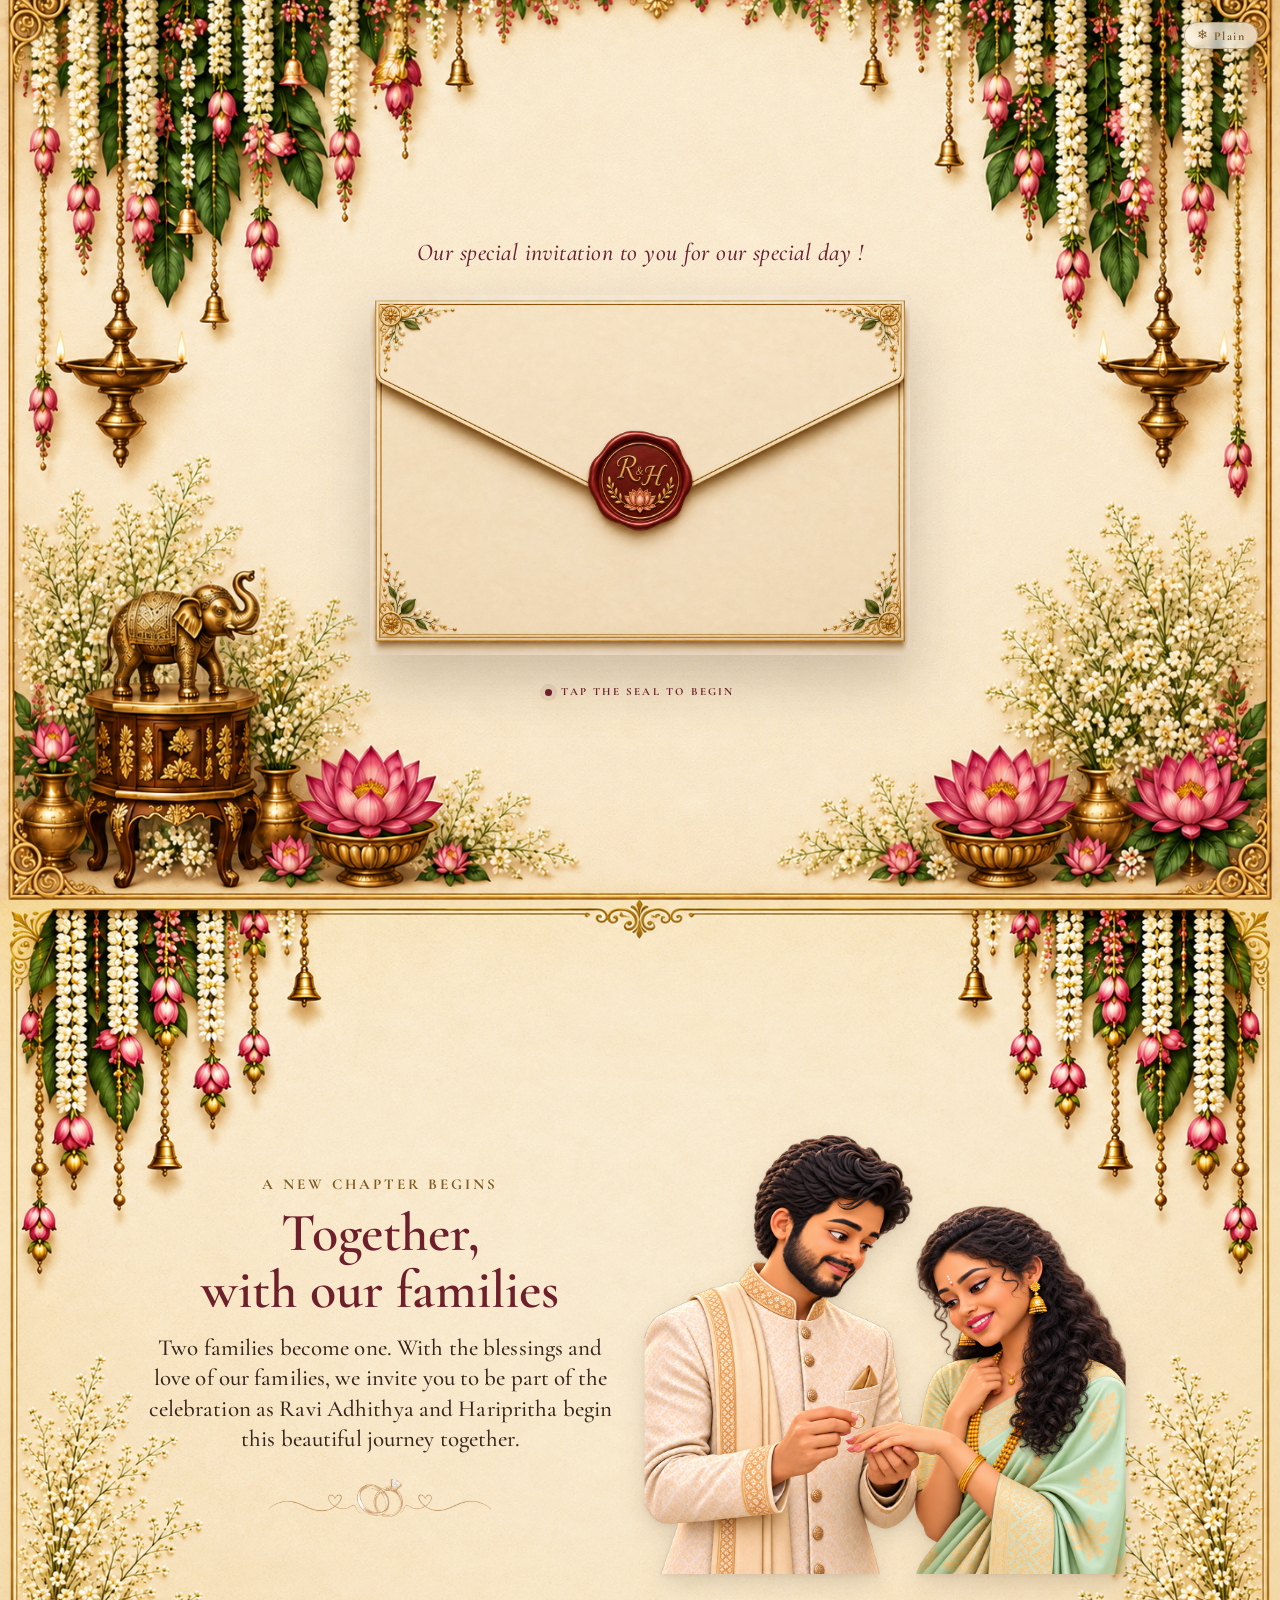
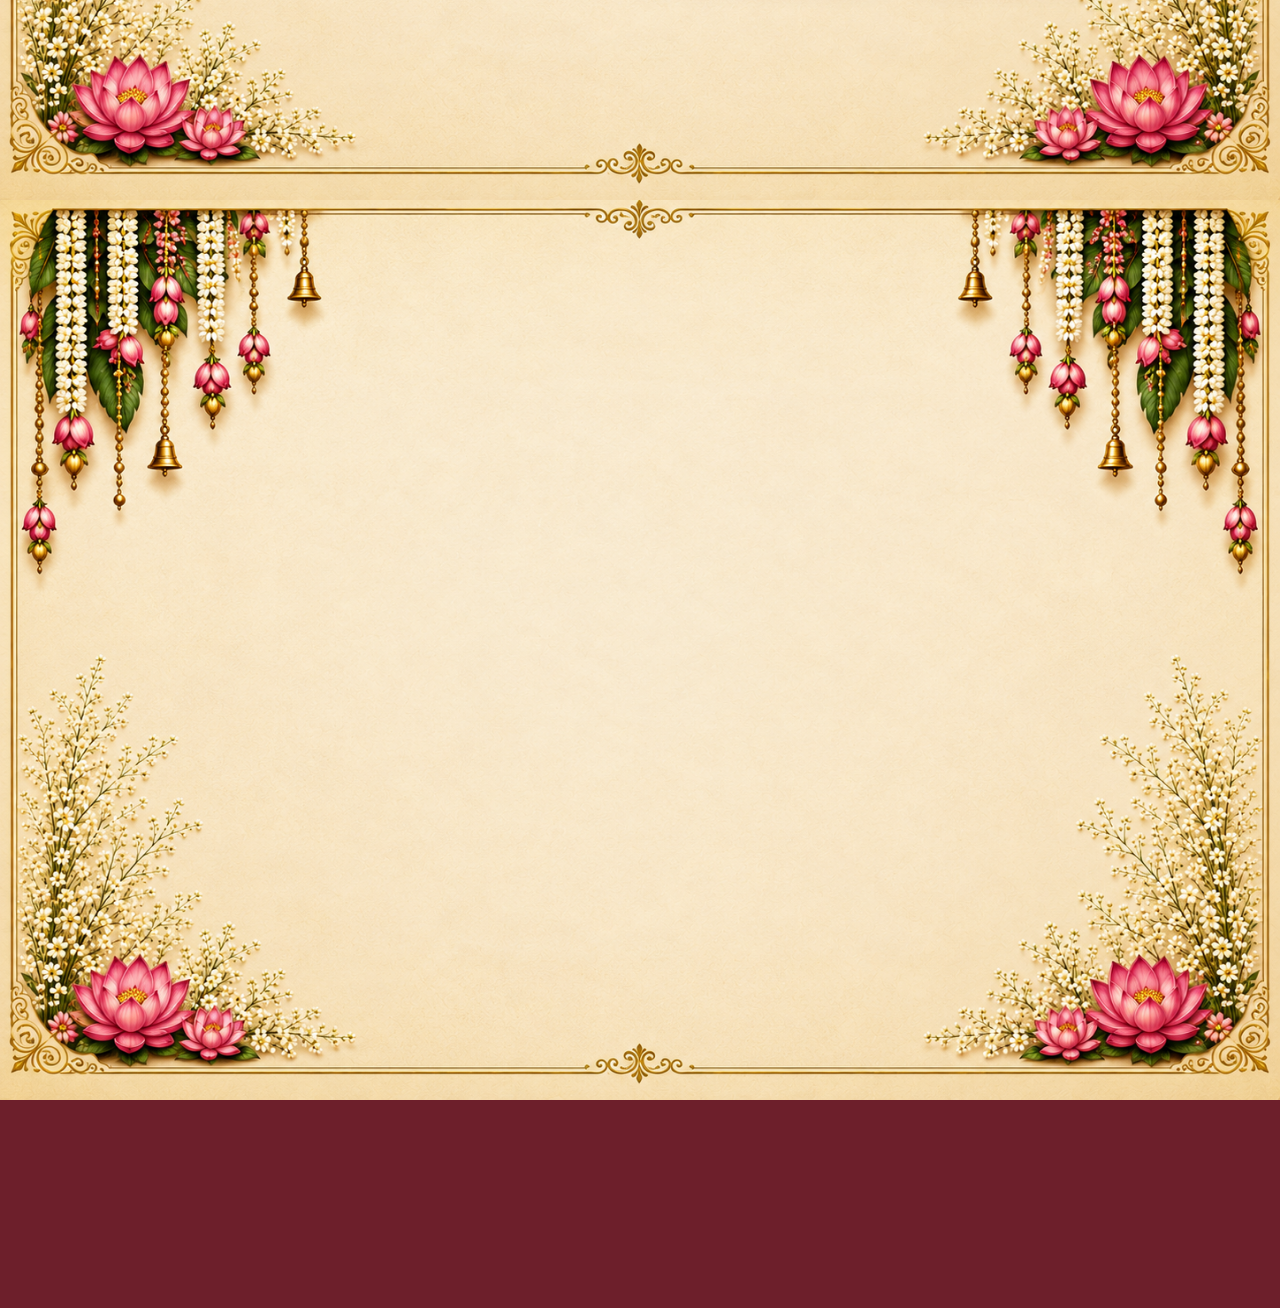
==== commit 12a8f81e: "Preview image not updating to expected og-preview image (6abd655f25ce9577664b95fe)" ====
--- a/index.html
+++ b/index.html
@@ -7,10 +7,10 @@
 <title>Ravi Adhithya & Haripritha — Engagement</title>
 <meta property="og:title" content="Ravi Adhithya & Haripritha — Engagement Invitation">
 <meta property="og:description" content="You are invited to celebrate the engagement of Ravi Adhithya & Haripritha on Sunday, November 1, 2026 at Preethika Mahal, Chennai.">
-<meta property="og:url" content="https://engagement-invite-rh.netlify.app/">
-<meta property="og:image" content="https://engagement-invite-rh.netlify.app/images/og-preview.png">
-<meta property="og:image:secure_url" content="https://engagement-invite-rh.netlify.app/images/og-preview.png">
-<meta property="og:image:type" content="image/png">
+<meta property="og:url" content="https://engagement-invite-rh.netlify.app/?preview=og-v2">
+<meta property="og:image" content="https://engagement-invite-rh.netlify.app/images/og-preview-v2.jpg">
+<meta property="og:image:secure_url" content="https://engagement-invite-rh.netlify.app/images/og-preview-v2.jpg">
+<meta property="og:image:type" content="image/jpeg">
 <meta property="og:image:width" content="1457">
 <meta property="og:image:height" content="1079">
 <meta property="og:image:alt" content="Ravi Adhithya & Haripritha — Engagement Invitation">
@@ -18,7 +18,7 @@
 <meta name="twitter:card" content="summary_large_image">
 <meta name="twitter:title" content="Ravi Adhithya & Haripritha — Engagement Invitation">
 <meta name="twitter:description" content="You are invited to celebrate the engagement of Ravi Adhithya & Haripritha on Sunday, November 1, 2026 at Preethika Mahal, Chennai.">
-<meta name="twitter:image" content="https://engagement-invite-rh.netlify.app/images/og-preview.png">
+<meta name="twitter:image" content="https://engagement-invite-rh.netlify.app/images/og-preview-v2.jpg">
 <meta name="twitter:image:alt" content="Ravi Adhithya & Haripritha — Engagement Invitation">
 <meta name="description" content="Engagement invitation for Ravi Adhithya & Haripritha — Sunday, November 1, 2026, Preethika Mahal, Chennai.">
 
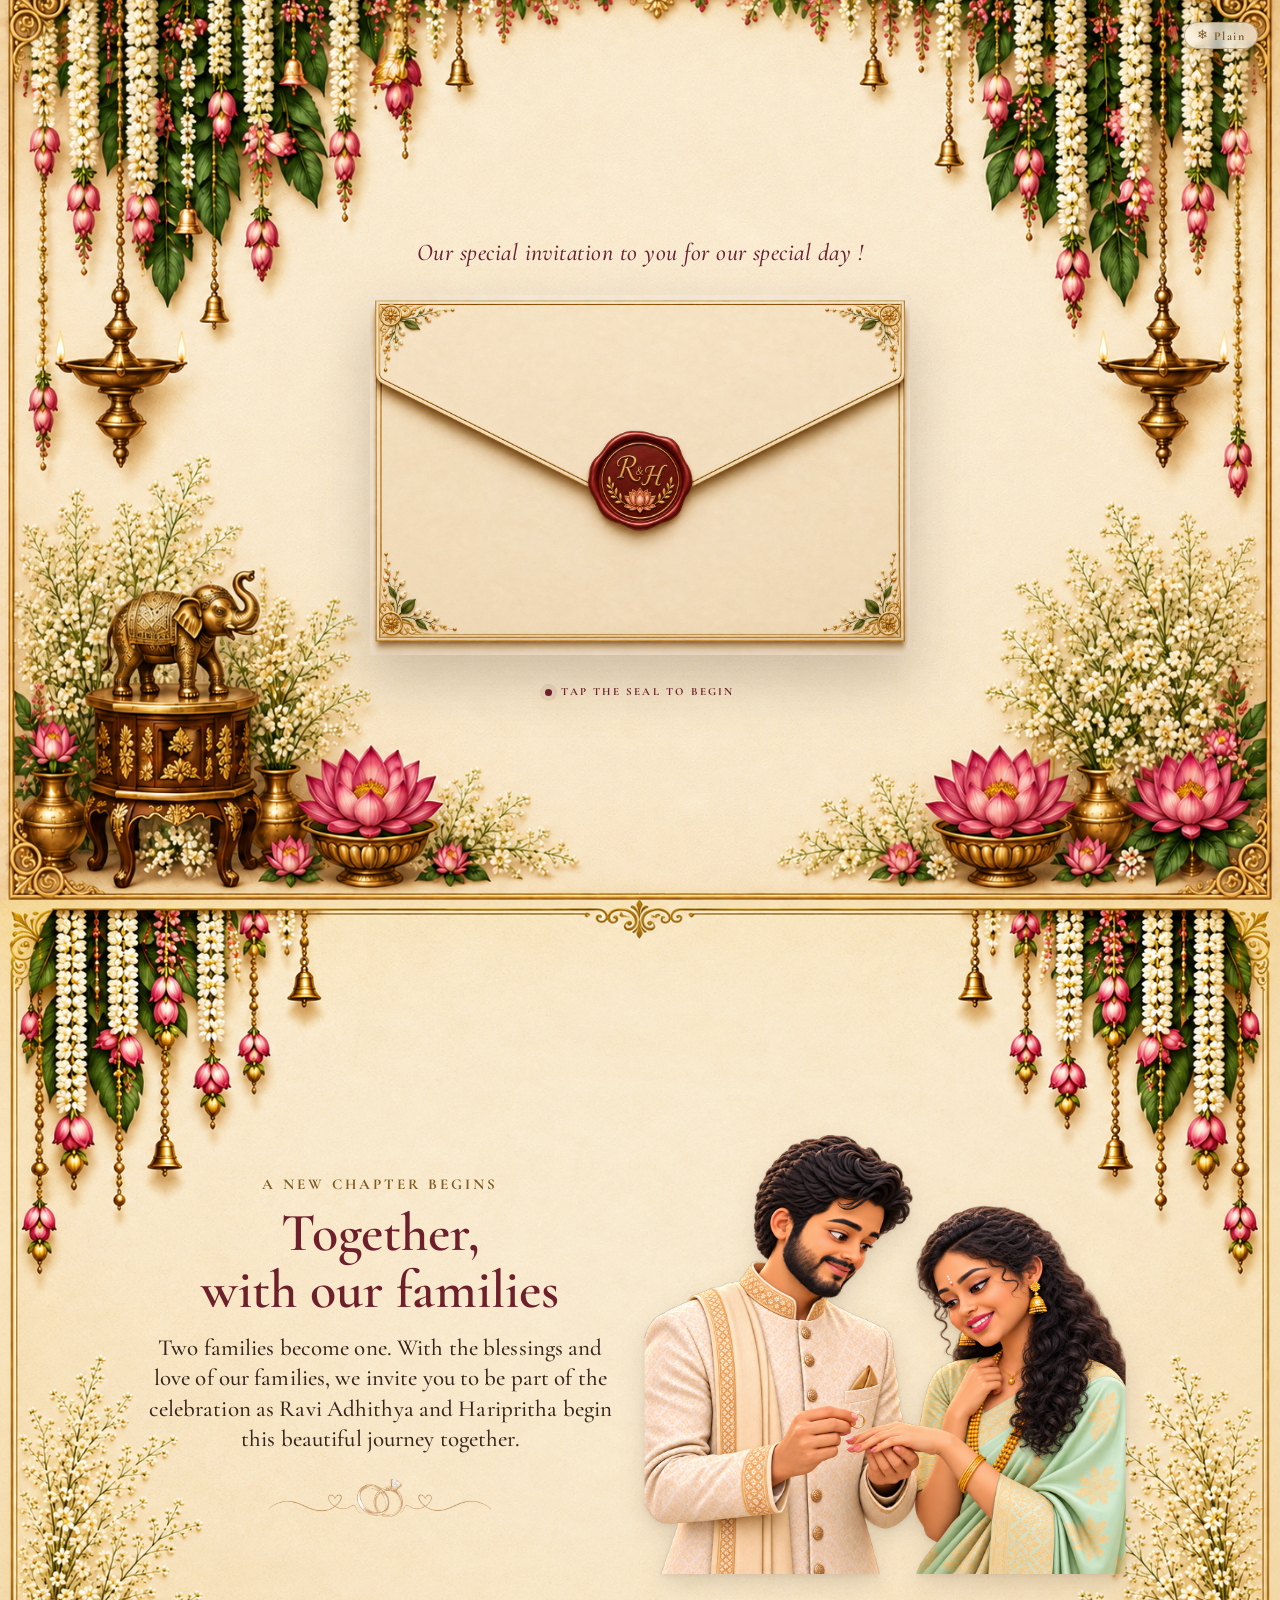
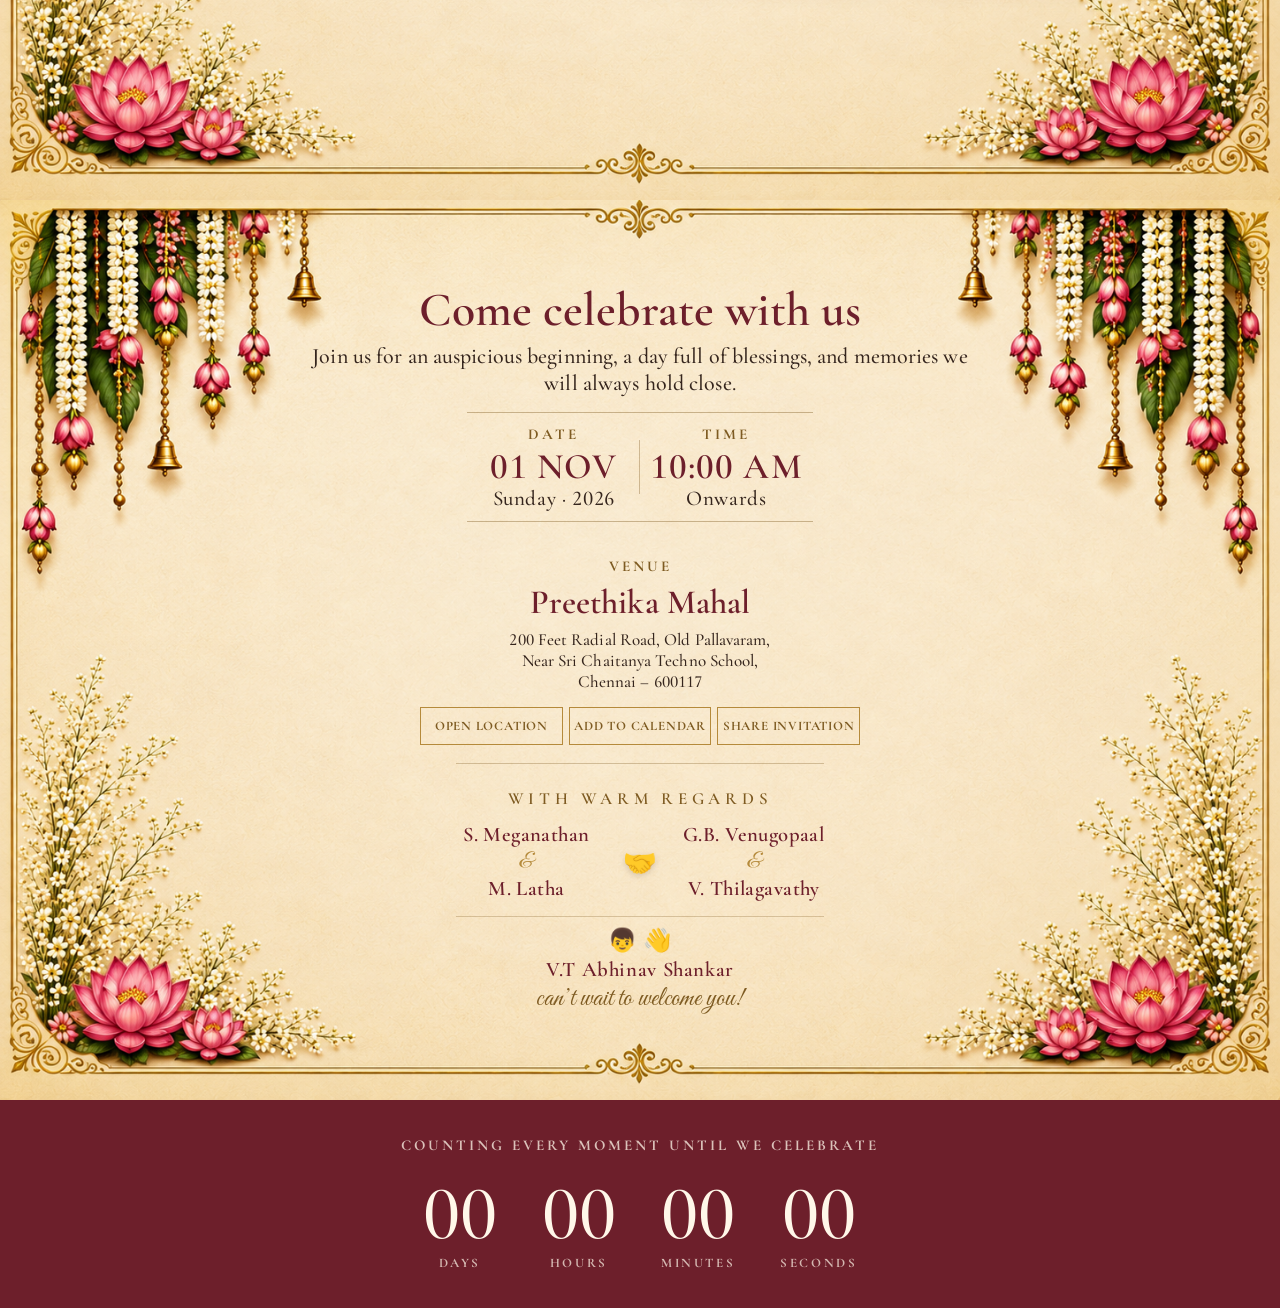
==== commit 05750755: "Merge branch 'main' into agent-for-shared-link-de79" ====
(no text change in the page or its own stylesheets)
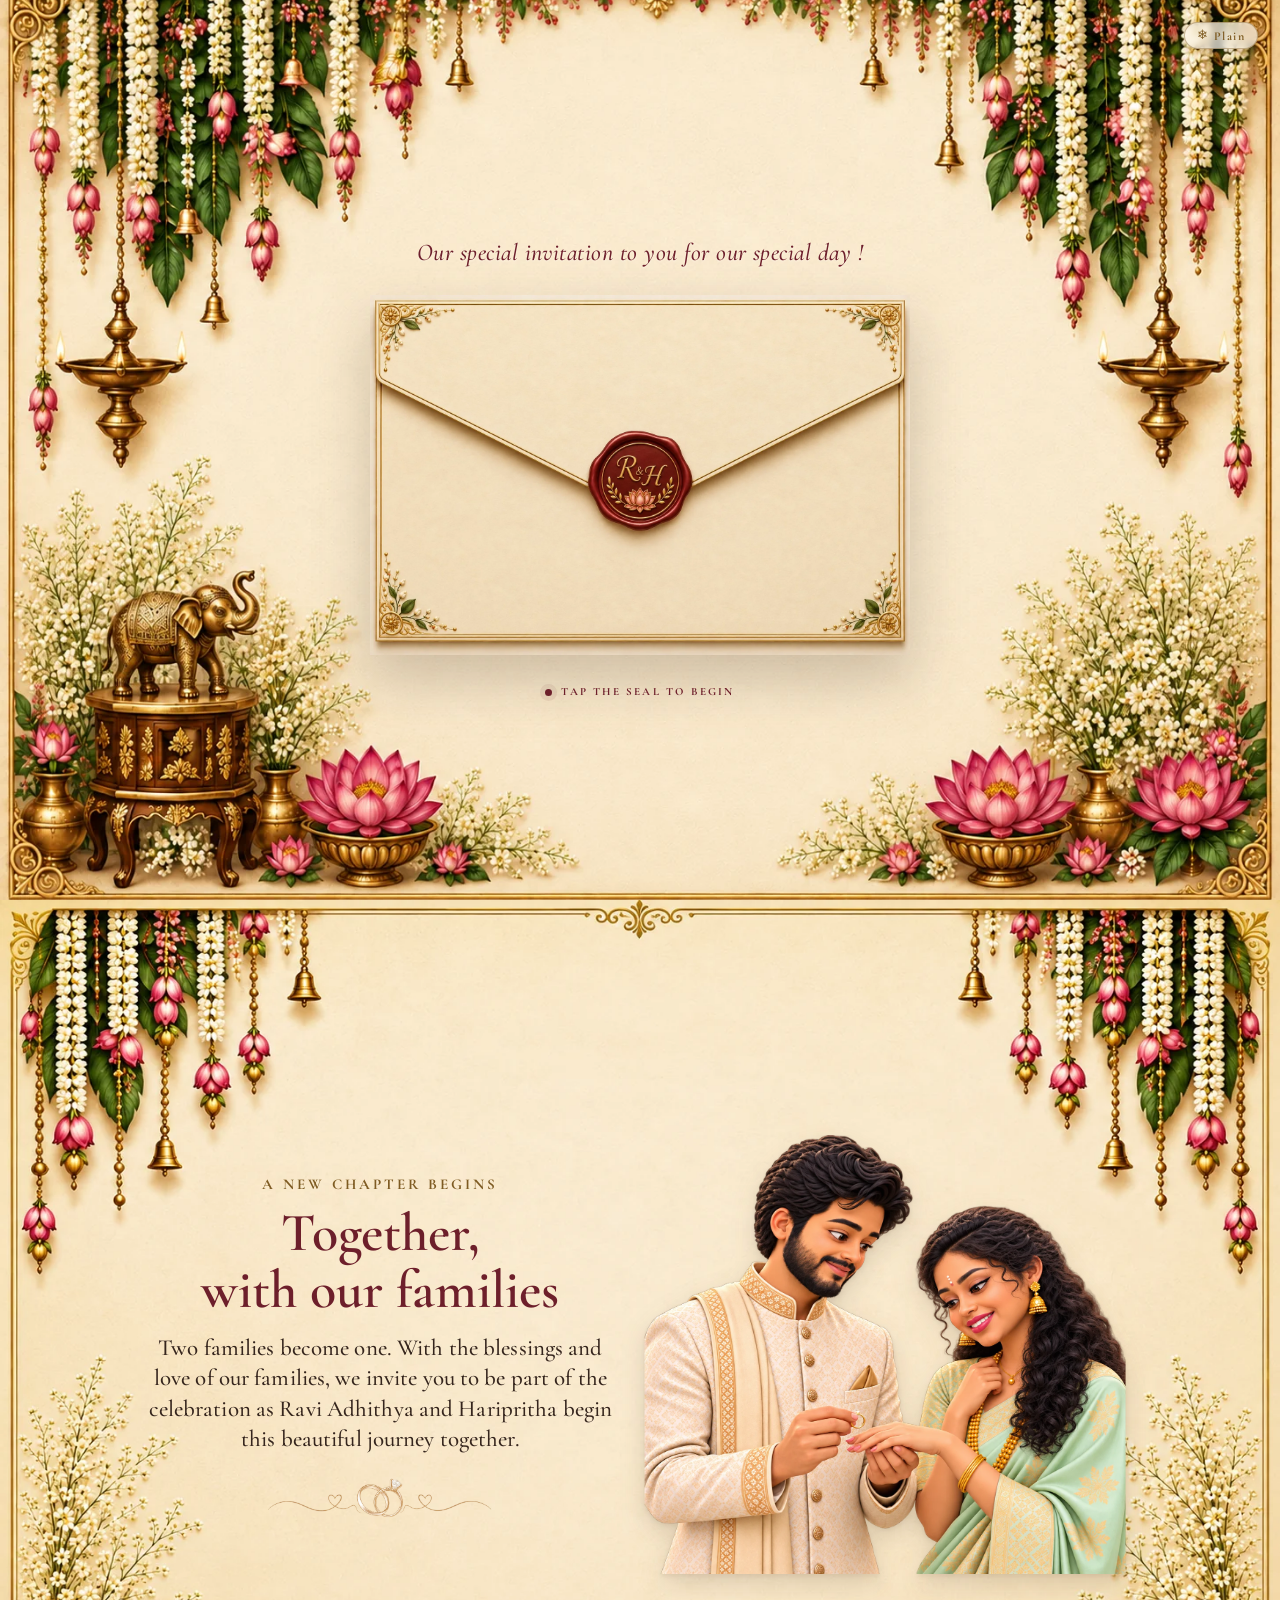
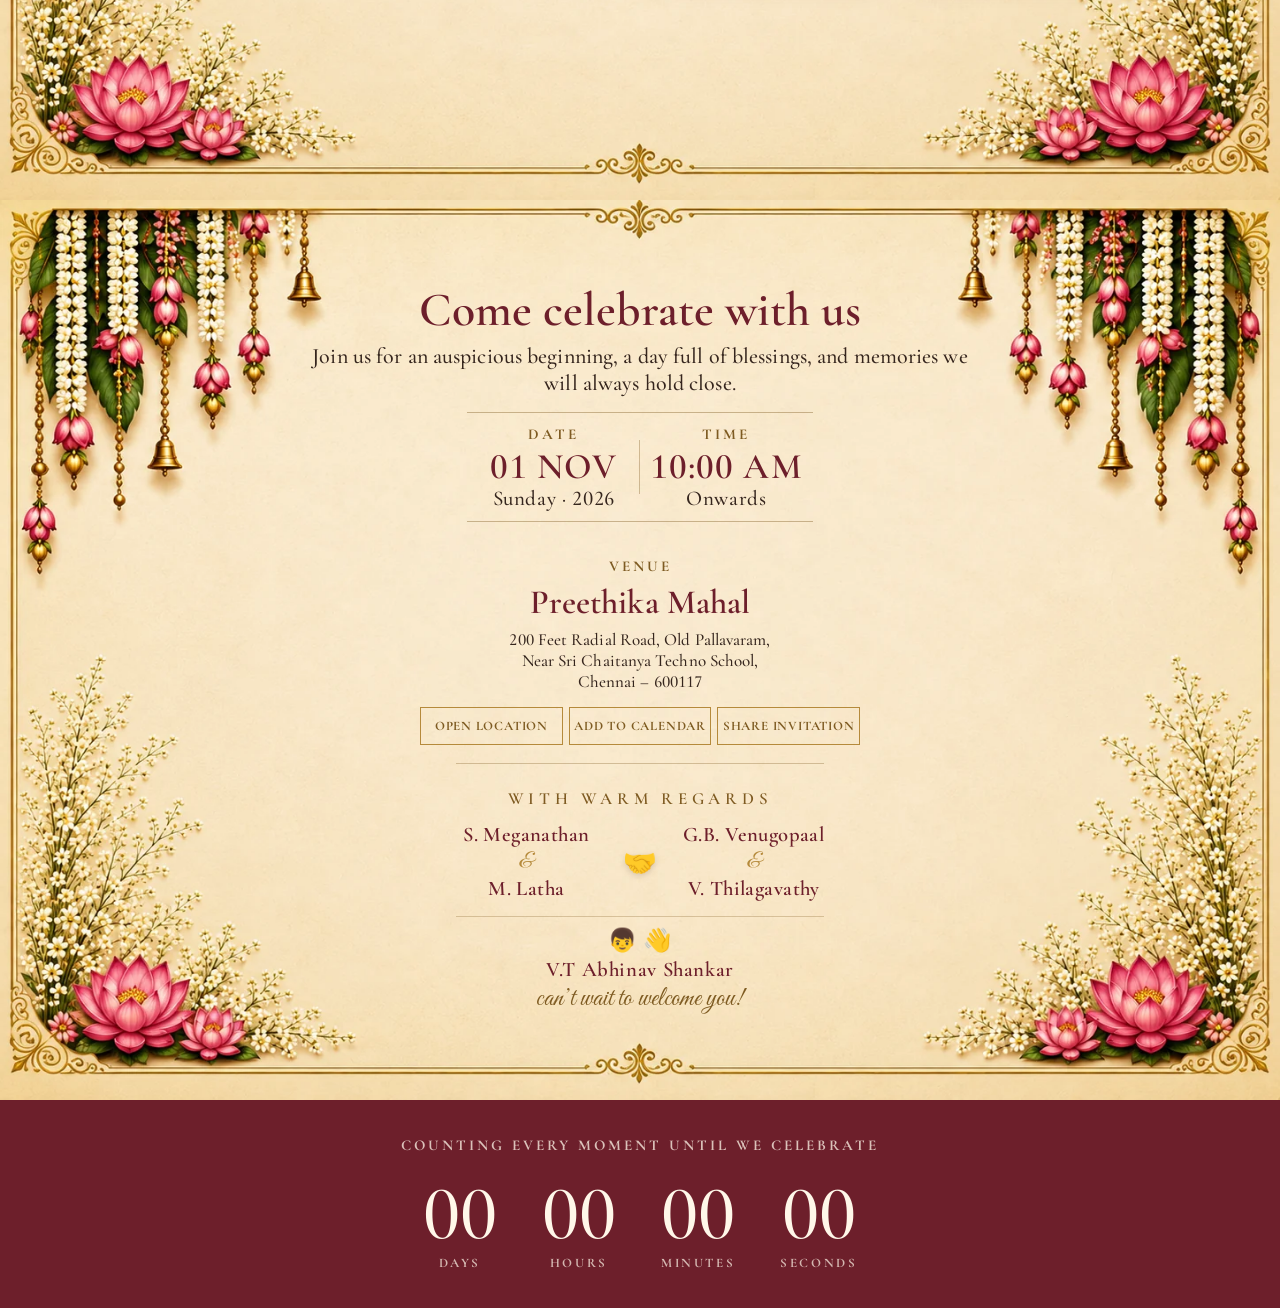
==== commit a6b394eb: "fixing other things with intro" ====
--- a/index.html
+++ b/index.html
@@ -22,6 +22,12 @@
 <meta name="twitter:image:alt" content="Ravi Adhithya & Haripritha — Engagement Invitation">
 <meta name="description" content="Engagement invitation for Ravi Adhithya & Haripritha — Sunday, November 1, 2026, Preethika Mahal, Chennai.">
 
+<link rel="preconnect" href="https://fonts.googleapis.com">
+<link rel="preconnect" href="https://fonts.gstatic.com" crossorigin>
+<link rel="preload" as="image" type="image/webp" href="images/intro.webp" media="(min-width:761px)">
+<link rel="preload" as="image" type="image/webp" href="images/intro-mob.webp" media="(max-width:760px)">
+<link rel="preload" as="image" type="image/webp" href="images/envelope-closed.webp">
+<link rel="stylesheet" href="https://fonts.googleapis.com/css2?family=Cormorant+Garamond:ital,wght@0,400;0,500;0,600;0,700;1,400;1,500&family=Great+Vibes&display=swap">
 <link rel="stylesheet" href="css/styles.css">
 </head>
 <body>
@@ -38,8 +44,8 @@
 
     <div class="image-envelope-wrap" id="envelopeWrap">
       <div class="image-envelope" id="envelope">
-        <img class="envelope-image envelope-closed" id="envelopeClosed" alt="Sealed wedding invitation envelope" src="images/envelope-closed.png">
-        <img class="envelope-image envelope-open" id="envelopeOpen" alt="Opened wedding invitation envelope" src="images/envelope-open.png">
+        <img class="envelope-image envelope-closed" id="envelopeClosed" alt="Sealed wedding invitation envelope" src="images/envelope-closed.webp">
+        <img class="envelope-image envelope-open" id="envelopeOpen" decoding="async" alt="Opened wedding invitation envelope" src="images/envelope-open.webp">
 
         <button class="image-seal" id="waxSeal" aria-label="Break the seal to open the invitation">
           <span>R&amp;H</span>
@@ -80,7 +86,7 @@
     <div class="tiny">Two hearts · one beautiful beginning</div>
     <div class="script" style="font-size:38px">We're getting</div>
     <h2>Engaged</h2>
-    <div class="ornament"><img class="ring-ornament" src="images/rings.png" alt="Engagement rings"></div>
+    <div class="ornament"><img class="ring-ornament" src="images/rings.webp" alt="Engagement rings"></div>
     <div class="names">Ravi Adhithya <span>&</span> Haripritha</div>
 
   </div>
@@ -96,12 +102,12 @@
         we invite you to be part of the celebration as Ravi Adhithya and
         Haripritha begin this beautiful journey together.
       </p>
-      <div class="ornament story-ring-ornament"><img class="ring-ornament" src="images/rings.png" alt="Engagement rings"></div>
+      <div class="ornament story-ring-ornament"><img class="ring-ornament" src="images/rings.webp" alt="Engagement rings"></div>
     </div>
     <div class="couple-photo-wrap reveal">
       <img
         class="couple-photo"
-        src="images/couple.png"
+        src="images/couple.webp"
         alt="Ravi Adhithya and Haripritha"
       >
     </div>
@@ -193,7 +199,7 @@
 <div class="scroll-rod" id="scrollRod" aria-hidden="true">
   <span class="scroll-rod-line"></span>
   <span class="scroll-rod-rings" id="scrollRodRings">
-    <img class="scroll-ring-img" src="images/roll-rings.png" alt="" aria-hidden="true">
+    <img class="scroll-ring-img" src="images/roll-rings.webp" alt="" aria-hidden="true">
   </span>
 </div>
 
--- a/css/styles.css
+++ b/css/styles.css
@@ -1,5 +1,3 @@
-@import url('https://fonts.googleapis.com/css2?family=Cormorant+Garamond:ital,wght@0,400;0,500;0,600;0,700;1,400;1,500&family=Great+Vibes&display=swap');
-
 :root{
   --cream:#f8f0df;
   --paper:#fffaf0;
@@ -1611,7 +1609,7 @@
    BG2 — supplied floral frame as the background for every page
    ========================================================= */
 body, main {
-  background-image: url('../images/bg.png') !important;
+  background-image: url('../images/bg.webp') !important;
   background-repeat: no-repeat !important;
   background-position: center center !important;
   background-size: 100% 100% !important;
@@ -1621,7 +1619,7 @@
 #intro,
 main section,
 footer {
-  background-image: url('../images/bg.png') !important;
+  background-image: url('../images/bg.webp') !important;
   background-repeat: no-repeat !important;
   background-position: center center !important;
   background-size: 100% 100% !important;
@@ -1734,7 +1732,7 @@
    ENVELOPE PAGE ONLY — supplied floral frame background
    ========================================================= */
 #intro {
-  background-image: url("../images/bg-intro.png") !important;
+  background-image: url("../images/bg-intro.webp") !important;
   background-repeat: no-repeat !important;
   background-position: center center !important;
   background-size: 100% 100% !important;
@@ -1942,7 +1940,7 @@
    'cover' fills edge to edge with no distortion. */
 html body #intro {
   background-color: var(--cream) !important;
-  background-image: url("../images/intro.png") !important;
+  background-image: url("../images/intro.webp") !important;
   background-repeat: no-repeat !important;
   background-position: center center !important;
   background-size: cover !important;
@@ -1961,7 +1959,7 @@
   #intro,
   main section,
   footer {
-    background-image: url("../images/bg-mobile.png") !important;
+    background-image: url("../images/bg-mobile.webp") !important;
     background-repeat: no-repeat !important;
     background-position: center center !important;
     background-size: 100% 100% !important;
@@ -2661,7 +2659,7 @@
 /* ---------- 2. CARD BACKGROUND MATCHES THEME ---------- */
 .letter-card{
   background-color:#f8f0df !important;
-  background-image:url('../images/bg.png') !important;
+  background-image:url('../images/bg.webp') !important;
   background-repeat:no-repeat !important;
   background-position:center center !important;
   background-size:100% 100% !important;
@@ -2994,7 +2992,7 @@
   padding:0 !important;
   overflow:hidden !important;
   background-color:#f8f0df !important;
-  background-image:url('../images/bg.png') !important;
+  background-image:url('../images/bg.webp') !important;
   background-size:100% 100% !important;
   border:1px solid rgba(181,138,59,.55) !important;
   top:36% !important;
@@ -3293,7 +3291,7 @@
    ========================================================= */
 @media (max-width:760px){
   html body #intro{
-    background-image:url("../images/intro-mob.png") !important;
+    background-image:url("../images/intro-mob.webp") !important;
     background-size:cover !important;
     background-position:center center !important;
   }
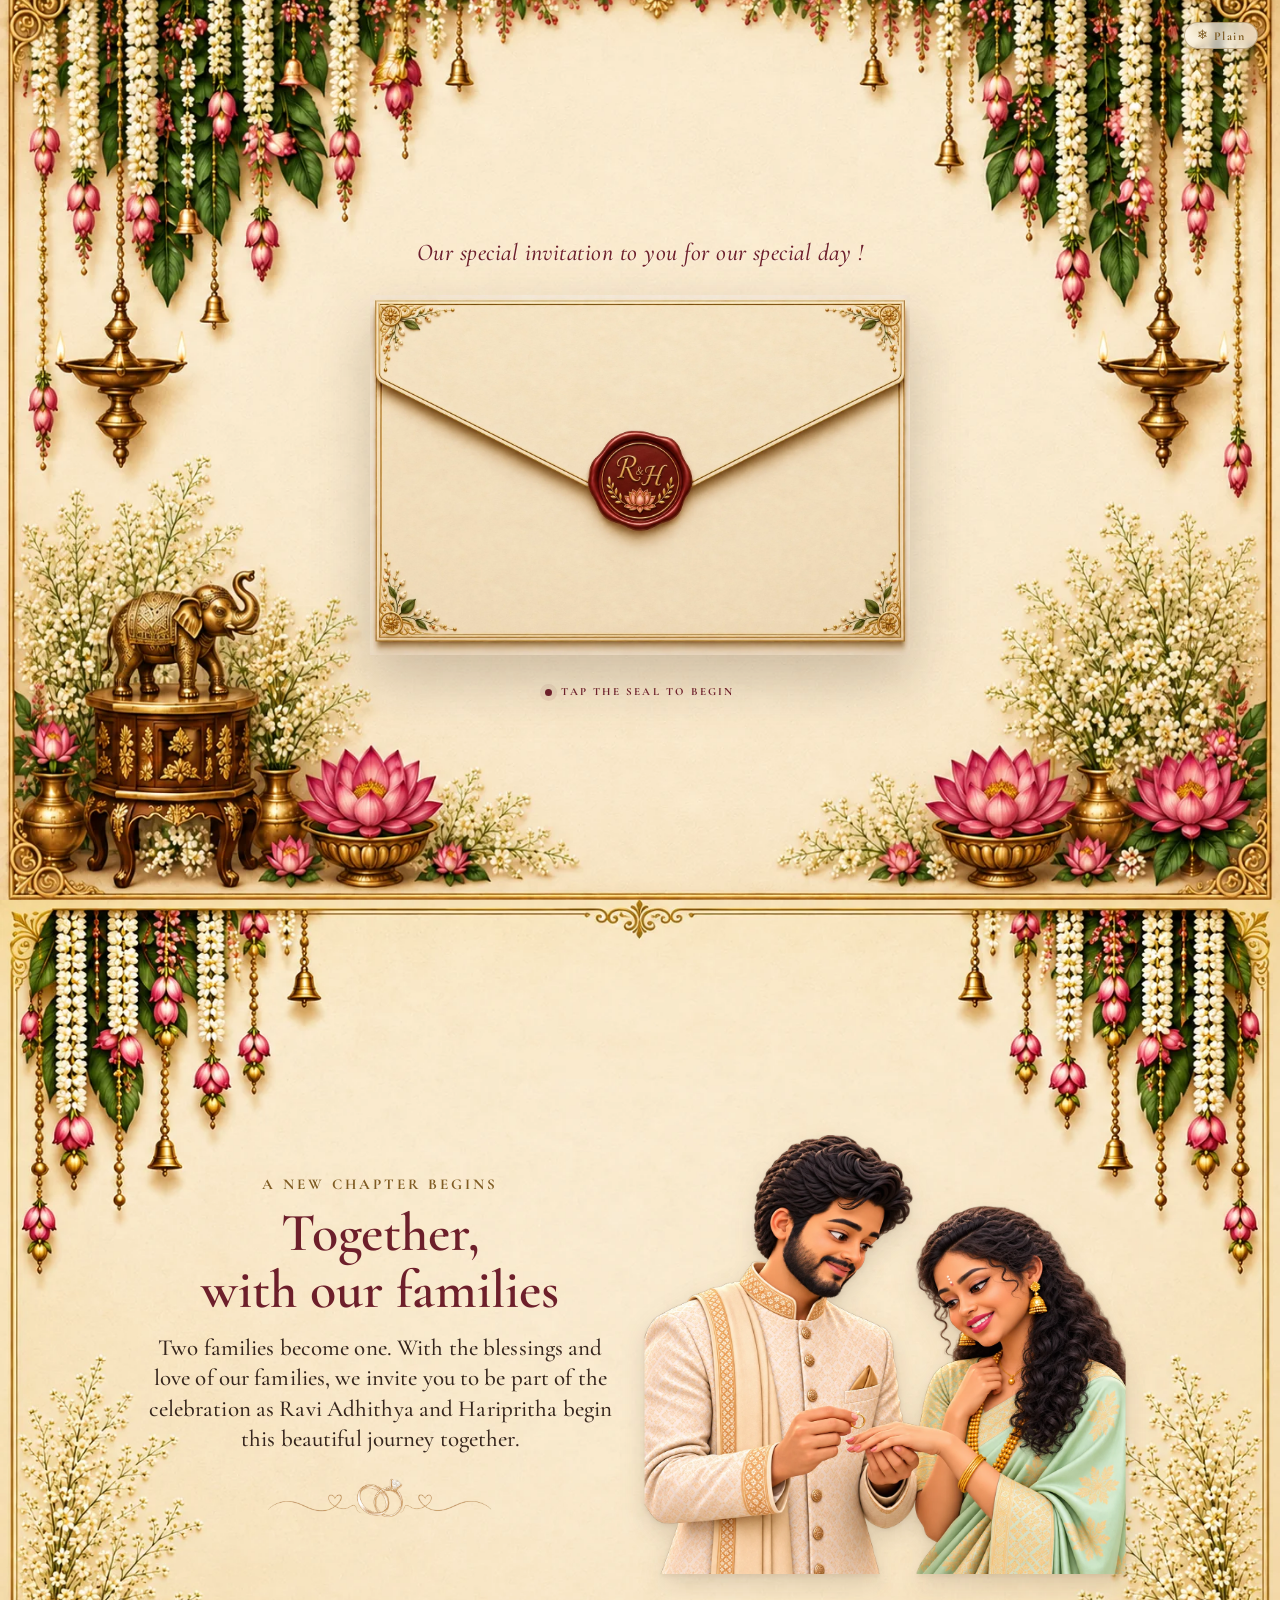
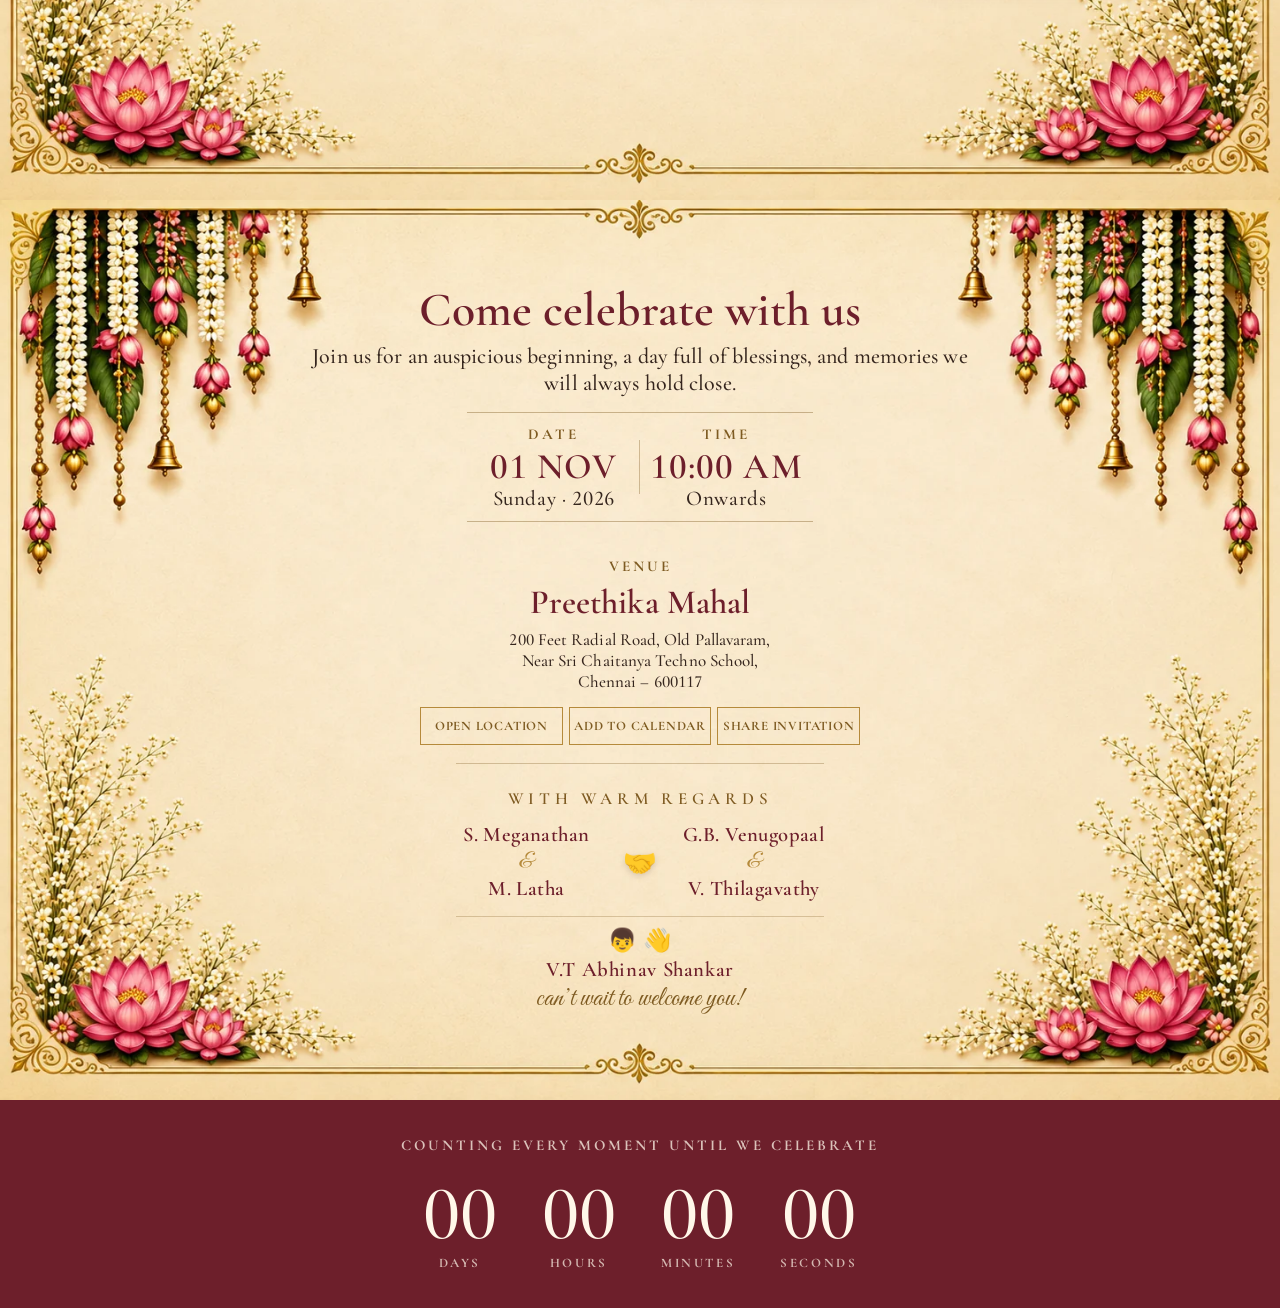
==== commit be3e6fea: "making changes to index" ====
--- a/index.html
+++ b/index.html
@@ -7,19 +7,22 @@
 <title>Ravi Adhithya & Haripritha — Engagement</title>
 <meta property="og:title" content="Ravi Adhithya & Haripritha — Engagement Invitation">
 <meta property="og:description" content="You are invited to celebrate the engagement of Ravi Adhithya & Haripritha on Sunday, November 1, 2026 at Preethika Mahal, Chennai.">
-<meta property="og:url" content="https://engagement-invite-rh.netlify.app/?preview=og-v2">
-<meta property="og:image" content="https://engagement-invite-rh.netlify.app/images/og-preview-v2.jpg">
-<meta property="og:image:secure_url" content="https://engagement-invite-rh.netlify.app/images/og-preview-v2.jpg">
+<meta property="og:url" content="https://ict-builders-2026.github.io/">
+<meta property="og:image" content="https://ict-builders-2026.github.io/images/og-share.jpg">
+<meta property="og:image:secure_url" content="https://ict-builders-2026.github.io/images/og-share.jpg">
 <meta property="og:image:type" content="image/jpeg">
-<meta property="og:image:width" content="1457">
-<meta property="og:image:height" content="1079">
+<meta property="og:image:width" content="1200">
+<meta property="og:image:height" content="889">
 <meta property="og:image:alt" content="Ravi Adhithya & Haripritha — Engagement Invitation">
+<meta property="og:site_name" content="Ravi Adhithya & Haripritha — Engagement Invitation">
 <meta property="og:type" content="website">
 <meta name="twitter:card" content="summary_large_image">
 <meta name="twitter:title" content="Ravi Adhithya & Haripritha — Engagement Invitation">
 <meta name="twitter:description" content="You are invited to celebrate the engagement of Ravi Adhithya & Haripritha on Sunday, November 1, 2026 at Preethika Mahal, Chennai.">
-<meta name="twitter:image" content="https://engagement-invite-rh.netlify.app/images/og-preview-v2.jpg">
+<meta name="twitter:url" content="https://ict-builders-2026.github.io/">
+<meta name="twitter:image" content="https://ict-builders-2026.github.io/images/og-share.jpg">
 <meta name="twitter:image:alt" content="Ravi Adhithya & Haripritha — Engagement Invitation">
+<link rel="canonical" href="https://ict-builders-2026.github.io/">
 <meta name="description" content="Engagement invitation for Ravi Adhithya & Haripritha — Sunday, November 1, 2026, Preethika Mahal, Chennai.">
 
 <link rel="preconnect" href="https://fonts.googleapis.com">
--- a/css/styles.css
+++ b/css/styles.css
@@ -1798,14 +1798,21 @@
 }
 
 /* Keep the opening text clearly separated from the envelope. */
+/* Keep the heading behind the envelope/card while the card is pulled out.
+   The envelope wrapper is a stacking context because of its animation, so
+   the heading must sit in a lower sibling stacking layer. */
 .scene-eyebrow{
   position:relative !important;
   top:auto !important;
   left:auto !important;
   right:auto !important;
-  z-index:20 !important;
+  z-index:1 !important;
   margin:0 0 26px !important;
   pointer-events:none;
+}
+.image-envelope-wrap{
+  position:relative !important;
+  z-index:2 !important;
 }
 
 .scene-instruction{
@@ -3448,3 +3455,23 @@
 @media (prefers-reduced-motion:reduce){
   .scroll-ring-img{ animation:none !important; }
 }
+
+/* =========================================================
+   MOBILE FIX — page 3 (Details): keep the heading and the first
+   paragraph clear of the hanging garlands in the top corners.
+   Only side padding on these two blocks; nothing else moves.
+   ========================================================= */
+@media (max-width:760px){
+  html body #details .details h3{
+    padding-left:14% !important;
+    padding-right:14% !important;
+    box-sizing:border-box !important;
+    margin-top:-12px !important;
+  }
+  html body #details .details .lead{
+    padding-left:10% !important;
+    padding-right:10% !important;
+    box-sizing:border-box !important;
+    margin-bottom:8px !important;
+  }
+}
